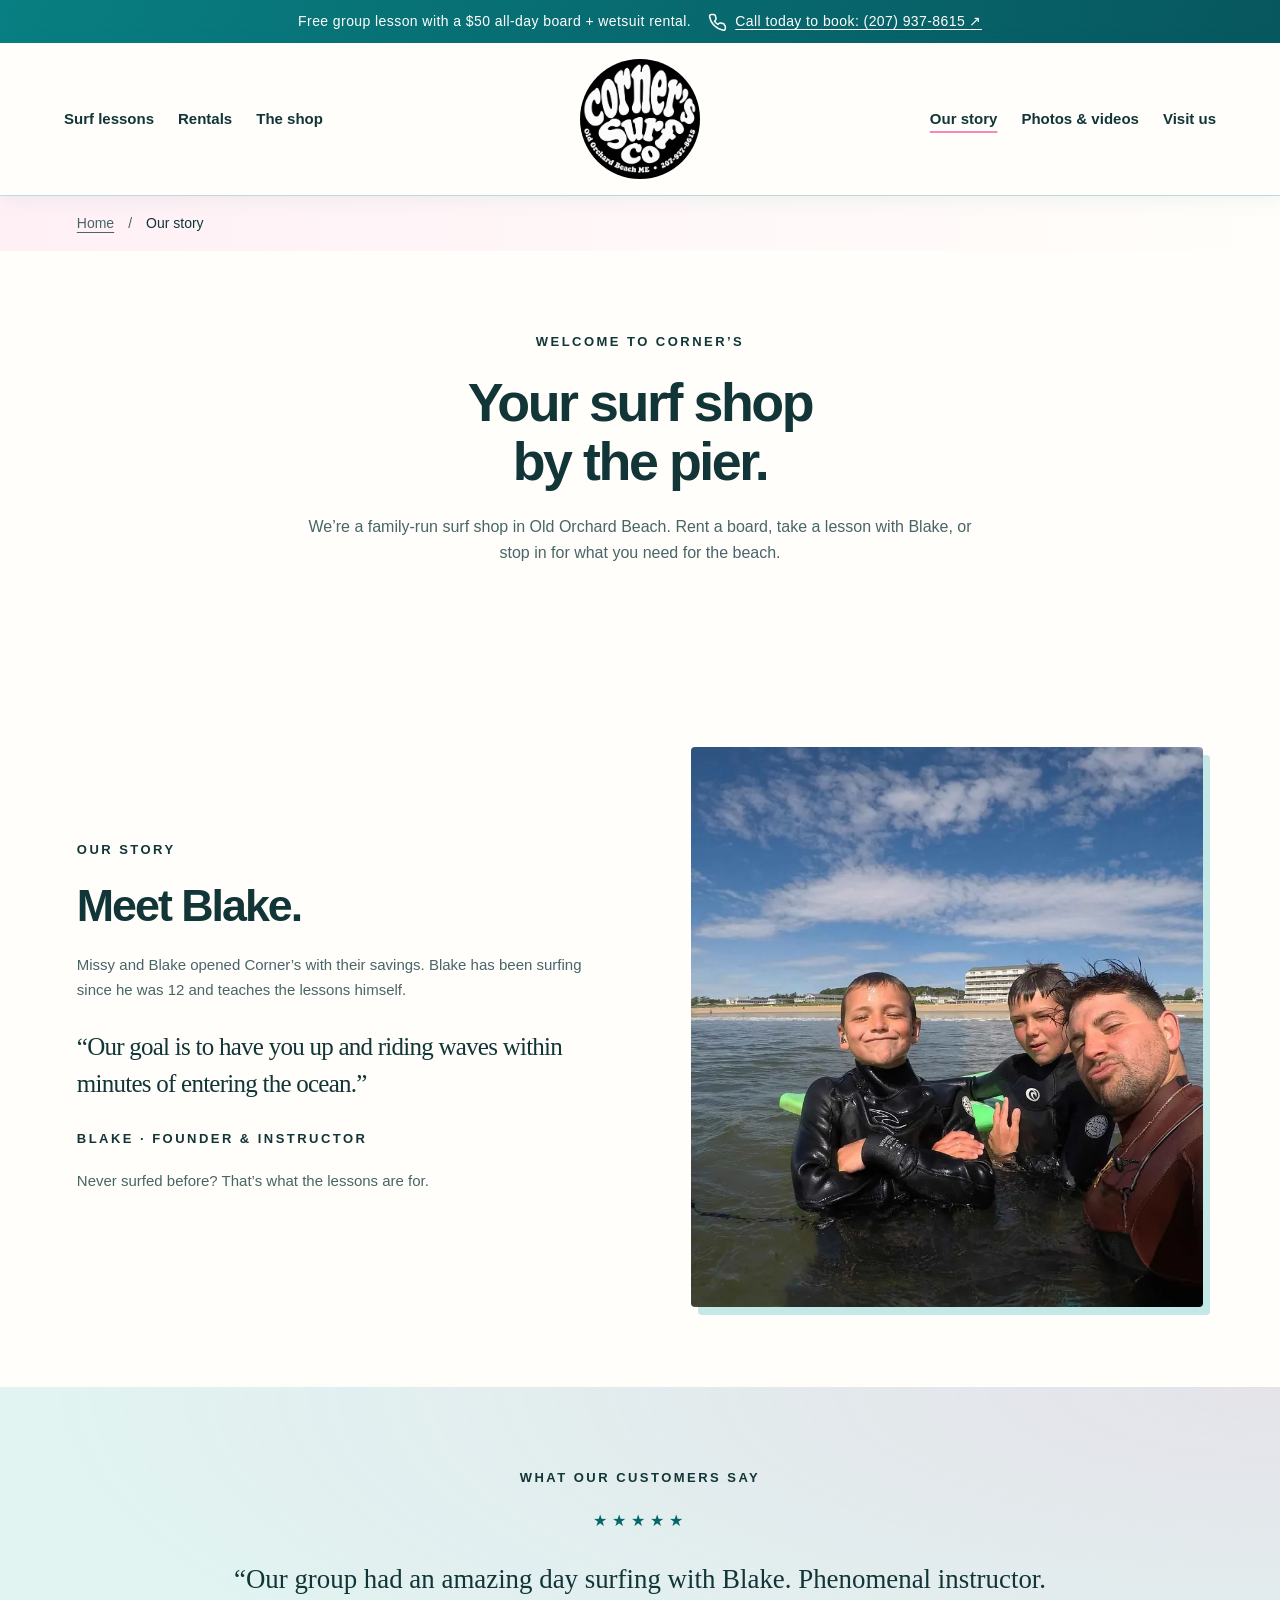
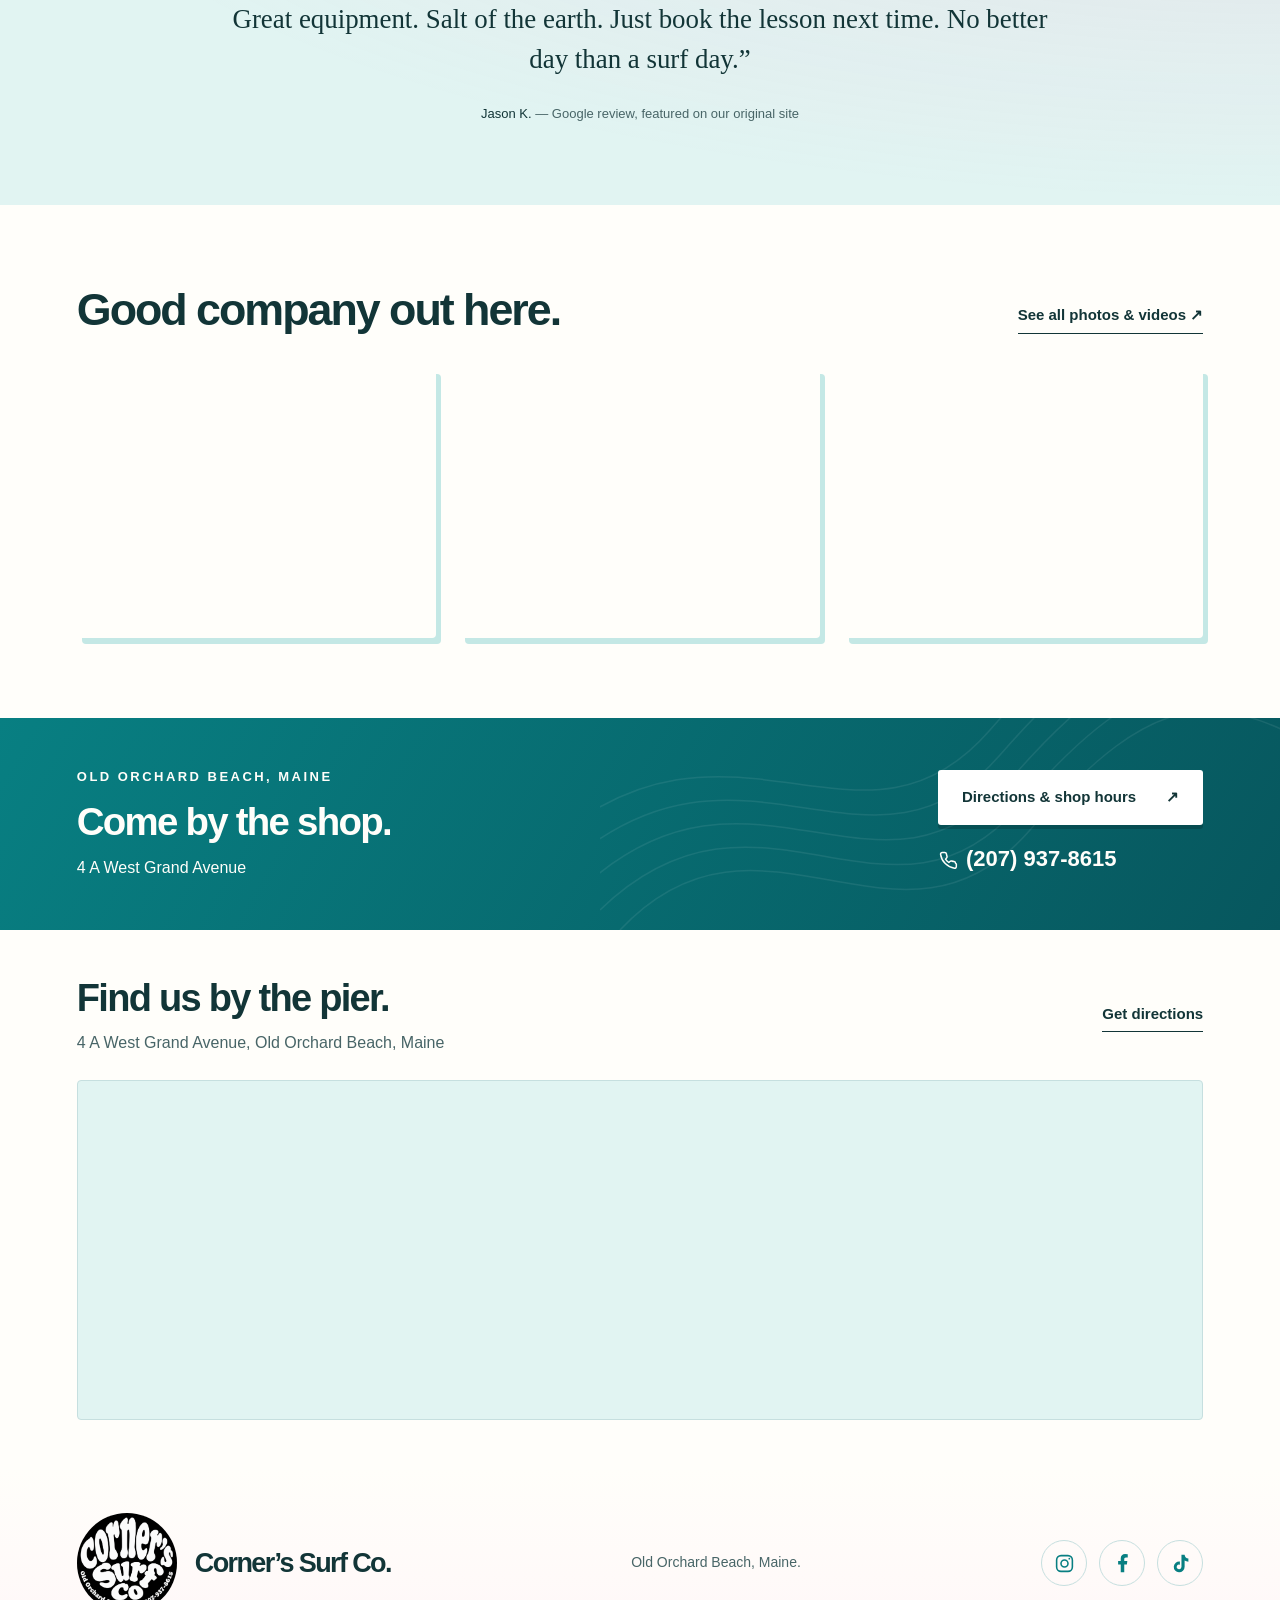
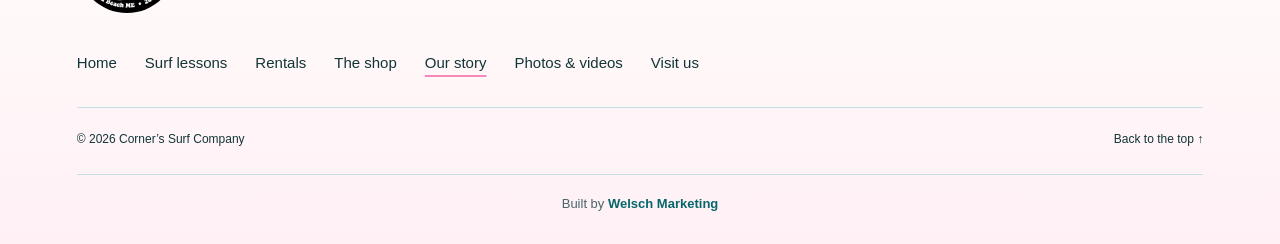
==== about.html @ 704e92b8 "Rebuild complete surf company website with current content and media" ====
<!doctype html>
<html lang="en">
<head><meta charset="UTF-8"><meta http-equiv="Content-Security-Policy" content="default-src 'none'; script-src 'self' 'sha256-qu5cg8SBCc957Ar4d9mIu0GXy5Hwqti0hzOX16B636o='; style-src 'self'; img-src 'self'; media-src 'self'; frame-src https://www.tiktok.com https://www.google.com; object-src 'none'; base-uri 'none'; form-action 'none'"><meta name="referrer" content="strict-origin-when-cross-origin"><meta name="viewport" content="width=device-width, initial-scale=1"><meta name="description" content="Meet Blake and discover Corner’s Surf Co., a family-run surf shop by the pier in Old Orchard Beach, Maine. Explore our lessons, rentals and shop."><meta name="theme-color" content="#087f82"><title>About Corner’s Surf Co. | Old Orchard Beach, Maine</title><link rel="icon" href="assets/corners-logo.png"><link rel="stylesheet" href="styles.css?v=nov5-brands-1"><script src="script.js?v=side-cards-1" defer></script>
<link rel="canonical" href="https://cornerssurf.com/about.html">
<meta name="robots" content="index,follow,max-image-preview:large">
<meta property="og:type" content="website">
<meta property="og:locale" content="en_US">
<meta property="og:site_name" content="Corner’s Surf Co.">
<meta property="og:title" content="About Corner’s Surf Co. | Old Orchard Beach, Maine">
<meta property="og:description" content="Meet Blake and discover Corner’s Surf Co., a family-run surf shop by the pier in Old Orchard Beach, Maine. Explore our lessons, rentals and shop.">
<meta property="og:url" content="https://cornerssurf.com/about.html">
<meta property="og:image" content="https://cornerssurf.com/assets/photos/surf-8374.jpg">
<meta property="og:image:alt" content="Surfing and the Corner’s Surf Co. shop in Old Orchard Beach, Maine">
<meta name="twitter:card" content="summary_large_image">
<script type="application/ld+json">{"@context":"https://schema.org","@graph":[{"@type":"WebSite","@id":"https://cornerssurf.com/#website","url":"https://cornerssurf.com/","name":"Corner’s Surf Co.","inLanguage":"en-US"},{"@type":"WebPage","@id":"https://cornerssurf.com/about.html#webpage","url":"https://cornerssurf.com/about.html","name":"About Corner’s Surf Co. | Old Orchard Beach, Maine","description":"Meet Blake and discover Corner’s Surf Co., a family-run surf shop by the pier in Old Orchard Beach, Maine. Explore our lessons, rentals and shop.","inLanguage":"en-US","isPartOf":{"@id":"https://cornerssurf.com/#website"},"about":{"@id":"https://cornerssurf.com/#business"},"breadcrumb":{"@id":"https://cornerssurf.com/about.html#breadcrumb"}},{"@type":"BreadcrumbList","@id":"https://cornerssurf.com/about.html#breadcrumb","itemListElement":[{"@type":"ListItem","position":1,"name":"Home","item":"https://cornerssurf.com/"},{"@type":"ListItem","position":2,"name":"Our story","item":"https://cornerssurf.com/about.html"}]}]}</script>
</head>
<body id="top" class="inside-page about-page">
<a class="skip" href="#main">Skip to content</a>
<div class="announcement">Free group lesson with a $50 all-day board + wetsuit rental. <a href="tel:+12079378615"><svg class="phone-icon" viewBox="0 0 24 24" fill="none" stroke="currentColor" stroke-width="1.8" stroke-linecap="round" stroke-linejoin="round" aria-hidden="true" focusable="false"><path d="M22 16.9v3a2 2 0 0 1-2.2 2A19.8 19.8 0 0 1 3.1 5.2 2 2 0 0 1 5.1 3h3a2 2 0 0 1 2 1.7c.1 1 .4 2 .7 2.9a2 2 0 0 1-.5 2.1L9 11a16 16 0 0 0 4 4l1.3-1.3a2 2 0 0 1 2.1-.5c.9.3 1.9.6 2.9.7a2 2 0 0 1 1.7 2z"/></svg>Call today to book: (207) 937-8615 <span aria-hidden="true"><span class="mobile-decoration" aria-hidden="true">↗</span></span></a></div>
<header class="header"><nav class="nav" aria-label="Main navigation"><div class="nav-side nav-left"><a href="lessons.html">Surf lessons</a><a href="rentals.html">Rentals</a><a href="shop.html">The shop</a></div><a class="logo" href="index.html" aria-label="Corner’s Surf Co. home"><img src="assets/corners-logo.png" alt="Corner’s Surf Co." width="300" height="300"></a><div class="nav-side nav-right"><a href="about.html" aria-current="page">Our story</a><a href="gallery.html">Photos & videos</a><a href="contact.html">Visit us</a></div><button class="menu-toggle" aria-label="Menu" aria-expanded="false" aria-controls="mobile-menu"><svg class="surfboard-menu-icon" viewBox="380 40 775 950" width="60" height="74" aria-hidden="true" focusable="false"><image href="assets/surfboard-nav.png" width="1536" height="1024" /></svg></button></nav><nav id="mobile-menu" class="mobile-menu" aria-label="Mobile navigation" hidden><a href="index.html">Home</a><a href="lessons.html">Surf lessons</a><a href="rentals.html">Rentals</a><a href="shop.html">The shop</a><a href="about.html" aria-current="page">Our story</a><a href="gallery.html">Photos & videos</a><a href="contact.html">Visit us</a><a href="tel:+12079378615"><svg class="phone-icon" viewBox="0 0 24 24" fill="none" stroke="currentColor" stroke-width="1.8" stroke-linecap="round" stroke-linejoin="round" aria-hidden="true" focusable="false"><path d="M22 16.9v3a2 2 0 0 1-2.2 2A19.8 19.8 0 0 1 3.1 5.2 2 2 0 0 1 5.1 3h3a2 2 0 0 1 2 1.7c.1 1 .4 2 .7 2.9a2 2 0 0 1-.5 2.1L9 11a16 16 0 0 0 4 4l1.3-1.3a2 2 0 0 1 2.1-.5c.9.3 1.9.6 2.9.7a2 2 0 0 1 1.7 2z"/></svg>Call (207) 937-8615</a></nav></header>
<main id="main">
<nav class="breadcrumbs" aria-label="Breadcrumb"><a href="index.html">Home</a><span aria-hidden="true">/</span><span aria-current="page">Our story</span></nav>
<section class="intro section" id="about"><p class="eyebrow">Welcome to Corner’s</p><h1>Your surf shop<br>by the pier.</h1><p>We’re a family-run surf shop in Old Orchard Beach. Rent a board, take a lesson with Blake, or stop in for what you need for the beach.</p></section>
<section class="story section" id="story"><div class="story-copy"><p class="eyebrow">Our story</p><h2>Meet Blake.</h2><p>Missy and Blake opened Corner’s with their savings. Blake has been surfing since he was 12 and teaches the lessons himself.</p><blockquote>“Our goal is to have you up and riding waves within minutes of entering the ocean.”</blockquote><p class="eyebrow">Blake · Founder & instructor</p><p>Never surfed before? That’s what the lessons are for.</p></div><img src="assets/image-07.webp" alt="Blake in the water with two young surf students." width="1200" height="900" loading="lazy" decoding="async"></section>
<section class="review section"><p class="eyebrow">What our customers say</p><div aria-label="5 out of 5 stars" class="stars"><span class="mobile-rating">5 out of 5 stars</span><span class="mobile-decoration" aria-hidden="true">★</span><span class="mobile-decoration" aria-hidden="true">★</span><span class="mobile-decoration" aria-hidden="true">★</span><span class="mobile-decoration" aria-hidden="true">★</span><span class="mobile-decoration" aria-hidden="true">★</span></div><blockquote>“Our group had an amazing day surfing with Blake. Phenomenal instructor. Great equipment. Salt of the earth. Just book the lesson next time. No better day than a surf day.”</blockquote><p>Jason K. <span>— Google review, featured on our original site</span></p></section>
<section class="section page-album"><div class="section-heading"><h2>Good company out here.</h2><a class="text-link" href="gallery.html">See all photos &amp; videos <span class="mobile-decoration" aria-hidden="true">↗</span></a></div><div class="page-photo-row"><a href="gallery.html#gallery" aria-label="See more photos: Three surfers smiling on their boards in the water."><img src="assets/photos/surf-8385.jpg" alt="Three surfers smiling on their boards in the water." loading="lazy" decoding="async" width="1600" height="1200"></a><a href="gallery.html#gallery" aria-label="See more photos: Four surfers sitting on their boards and waving."><img src="assets/photos/surf-8391.jpg" alt="Four surfers sitting on their boards and waving." loading="lazy" decoding="async" width="1600" height="1200"></a><a href="gallery.html#gallery" aria-label="See more photos: Four surfers together on blue and yellow boards."><img src="assets/photos/surf-8380.jpg" alt="Four surfers together on blue and yellow boards." loading="lazy" decoding="async" width="1600" height="1200"></a></div></section></main>
<aside class="visit-strip section" aria-label="Visit or call Corner’s"><div><p class="eyebrow">Old Orchard Beach, Maine</p><h2>Come by the shop.</h2><p>4 A West Grand Avenue</p></div><div class="visit-actions"><a class="button light" href="contact.html">Directions & shop hours <span aria-hidden="true"><span class="mobile-decoration" aria-hidden="true">↗</span></span></a><a class="visit-phone" href="tel:+12079378615"><svg class="phone-icon" viewBox="0 0 24 24" fill="none" stroke="currentColor" stroke-width="1.8" stroke-linecap="round" stroke-linejoin="round" aria-hidden="true" focusable="false"><path d="M22 16.9v3a2 2 0 0 1-2.2 2A19.8 19.8 0 0 1 3.1 5.2 2 2 0 0 1 5.1 3h3a2 2 0 0 1 2 1.7c.1 1 .4 2 .7 2.9a2 2 0 0 1-.5 2.1L9 11a16 16 0 0 0 4 4l1.3-1.3a2 2 0 0 1 2.1-.5c.9.3 1.9.6 2.9.7a2 2 0 0 1 1.7 2z"/></svg>(207) 937-8615</a></div></aside>
<section class="footer-map section" aria-labelledby="footer-map-title">
  <div class="footer-map-heading"><div><h2 id="footer-map-title">Find us by the pier.</h2><p>4 A West Grand Avenue, Old Orchard Beach, Maine</p></div><a class="text-link" href="https://www.google.com/maps?cid=18280339297402584955" target="_blank" rel="noopener noreferrer">Get directions</a></div>
  <div class="footer-map-frame"><iframe src="https://www.google.com/maps/embed?pb=!1m14!1m8!1m3!1d7277.615907468666!2d-70.38171740458635!3d43.51606251182126!3m2!1i1024!2i768!4f13.1!3m3!1m2!1s0x0%3A0xfdb0cfbcd34b7f7b!2sCorners%20Surf!5e0!3m2!1sen!2sus!4v1586554289759!5m2!1sen!2sus" title="Google Maps location of Corner’s Surf Company in Old Orchard Beach" width="600" height="320" loading="lazy" referrerpolicy="strict-origin-when-cross-origin" allowfullscreen></iframe></div>
</section>
<footer class="section"><div class="footer-top"><a href="index.html" class="footer-name footer-brand" aria-label="Corner’s Surf Co. home"><img src="assets/corners-logo.png" alt="Corner’s Surf Co. — Old Orchard Beach, Maine" width="120" height="120" loading="lazy" decoding="async"><span>Corner’s Surf Co.</span></a><p>Old Orchard Beach, Maine.</p><div id="social-links" class="footer-socials" aria-label="Follow Corner’s Surf Co."><a href="https://www.instagram.com/cornerssurfco/" target="_blank" rel="noopener noreferrer" aria-label="Corner’s Surf Co. on Instagram" title="Instagram"><svg viewBox="0 0 24 24" fill="none" stroke="currentColor" stroke-width="1.8" aria-hidden="true"><rect x="3" y="3" width="18" height="18" rx="5"/><circle cx="12" cy="12" r="4"/><circle cx="17.5" cy="6.5" r="1" fill="currentColor" stroke="none"/></svg></a><a href="https://www.facebook.com/cornerssurfco/" target="_blank" rel="noopener noreferrer" aria-label="Corner’s Surf Co. on Facebook" title="Facebook"><svg viewBox="0 0 24 24" fill="currentColor" aria-hidden="true"><path d="M14 22v-9h3l.5-4H14V7c0-1.15.4-2 2-2h2V1.3A26 26 0 0 0 15 1c-3 0-5 1.8-5 5v3H7v4h3v9z"/></svg></a><a href="https://www.tiktok.com/@cornerssurf.com" target="_blank" rel="noopener noreferrer" aria-label="Corner’s Surf Co. on TikTok" title="TikTok"><svg viewBox="0 0 24 24" fill="currentColor" aria-hidden="true"><path d="M16.7 2c.3 2.6 1.8 4.2 4.3 4.4v3.5a9 9 0 0 1-4.3-1.3v7.2a6.2 6.2 0 1 1-5.4-6.1v3.6a2.7 2.7 0 1 0 1.8 2.5V2z"/></svg></a></div></div><nav class="footer-nav" aria-label="Footer navigation"><a href="index.html">Home</a><a href="lessons.html">Surf lessons</a><a href="rentals.html">Rentals</a><a href="shop.html">The shop</a><a href="about.html" aria-current="page">Our story</a><a href="gallery.html">Photos & videos</a><a href="contact.html">Visit us</a></nav><div class="footer-bottom"><span>© 2026 Corner’s Surf Company</span><a href="#top">Back to the top <span class="mobile-decoration" aria-hidden="true">↑</span></a></div><p class="built-by">Built by <a href="https://welschmarketing.com/" target="_blank" rel="noopener noreferrer"><strong>Welsch Marketing</strong></a></p></footer>

</body></html>
---- styles.css ----
:root{--ink:#123537;--ocean:#087f82;--sea:#e1f4f2;--paper:#fffefa;--muted:#486567;--line:#c6dfdf;--sand:#fff0f6;--accent:#f58ab8;--scroll-thumb:#4a8f91;--scroll-track:#e6f4f3;--scroll-hover:#087f82;--scroll-active:#06676b;--ocean-light:#087f82;--ocean-deep:#07575e;--shade:rgba(8,127,130,.15);--shade-soft:rgba(8,127,130,.08);--sand-glow:rgba(245,138,184,.16);--photo-mat:#c4e8e5;--teal-hover:#06676b;--pink-hover:#ef72a8}*{box-sizing:border-box;scrollbar-color:var(--scroll-thumb) var(--scroll-track);scrollbar-width:thin}html{scroll-behavior:smooth;scroll-padding-top:176px}body{margin:0;color:var(--ink);background:var(--paper);font-family:"Avenir Next",Avenir,"Segoe UI",sans-serif;font-size:16px;line-height:1.65}::-webkit-scrollbar{width:10px;height:10px}::-webkit-scrollbar-track{background:var(--scroll-track)}::-webkit-scrollbar-thumb{background:var(--scroll-thumb);border:2px solid var(--scroll-track);border-radius:8px}::-webkit-scrollbar-thumb:hover{background:var(--scroll-hover)}::-webkit-scrollbar-thumb:active{background:var(--scroll-active)}a{color:inherit;text-decoration:none}a,button,summary{cursor:pointer}a:hover{text-decoration:underline;text-underline-offset:5px}button{font:inherit}button:active,.button:active{transform:translateY(1px)}:focus-visible{outline:3px solid #ad246b;outline-offset:5px}img{display:block;max-width:100%;object-fit:cover}h1,h2,h3,p{margin-top:0}h1,h2,h3{font-family:"Arial Rounded MT Bold","Trebuchet MS",sans-serif;font-weight:700;line-height:1.1;letter-spacing:-.045em}h1{font-size:clamp(46px,5.2vw,82px);margin-bottom:23px}h2{font-size:clamp(34px,3.5vw,52px);margin-bottom:23px}h3{font-size:26px}p{margin-bottom:20px}.section{padding:80px max(6vw,24px);max-width:1600px;margin:auto}.eyebrow{text-transform:uppercase;font-size:13px;font-weight:700;letter-spacing:.19em;margin-bottom:20px}.announcement{padding:10px 20px;background:var(--ocean);color:white;text-align:center;font-size:14px;letter-spacing:.03em}.announcement a{margin-left:12px;text-decoration:underline;text-underline-offset:3px}.header{background:white}.nav{max-width:1500px;margin:auto;display:grid;grid-template-columns:1fr 140px 1fr;align-items:center;gap:30px;padding:16px 5vw}.logo{width:120px;margin:auto}.logo img{width:120px;height:120px;border-radius:50%;background:#000}.nav-side{display:flex;align-items:center;gap:28px;font-size:15px;font-weight:600}.nav-side>a{min-height:44px;display:inline-flex;align-items:center}.nav-right{justify-content:flex-end}.nav-book{border-bottom:1px solid;padding:9px 0}.menu-toggle{display:none}.mobile-menu[hidden]{display:none}.skip{position:fixed;left:20px;top:-100px;z-index:20;background:white;padding:12px}.skip:focus{top:10px}.photo-panel{position:relative;isolation:isolate;overflow:hidden;margin:0 24px}.cover{position:absolute;inset:0;width:100%;height:100%;z-index:-2}.hero{min-height:610px;display:flex;justify-content:flex-end;align-items:center;color:white}.hero:after,.shop-panel:after{content:"";position:absolute;inset:0;background:linear-gradient(90deg,transparent 20%,rgba(5,31,29,.25) 45%,rgba(5,31,29,.8) 100%);z-index:-1}.hero .cover{object-position:38% 55%}.hero-copy{width:47%;padding:50px 6vw 65px 20px}.hero-copy>p:not(.eyebrow){font-size:17px}.button{display:inline-flex;align-items:center;justify-content:space-between;gap:30px;background:var(--ocean);color:white;padding:15px 24px;font-size:15px;font-weight:700;min-height:50px;transition:background .2s}.button:hover{background:var(--teal-hover);text-decoration:none}.button.light{background:white;color:var(--ink)}.button.light:hover{background:var(--sea)}.hero-caption{position:absolute;left:35px;bottom:26px;font-size:13px;letter-spacing:.05em;text-shadow:0 1px 5px #000}.intro-strip{display:flex;justify-content:center;align-items:center;gap:52px;padding:25px 20px;border-bottom:1px solid var(--line);font-size:13px;text-transform:uppercase;letter-spacing:.15em;font-weight:600}.dot{color:var(--ocean);font-size:22px}.intro{text-align:center;max-width:850px;padding-top:80px;padding-bottom:80px}.intro>p:not(.eyebrow){color:var(--muted)}.text-link{font-size:15px;font-weight:600;border-bottom:1px solid;padding-bottom:5px;display:inline-block}.lesson-layout{background:var(--sand);display:grid;grid-template-columns:1.05fr 1fr;gap:7vw;align-items:center}.lesson-photo{position:relative;align-self:stretch;min-height:530px}.lesson-photo img{width:100%;height:100%;position:absolute;inset:0}.photo-tag{position:absolute;bottom:24px;left:24px;background:white;padding:9px 17px;font-size:14px;font-weight:600}.lesson-copy>p:not(.eyebrow):not(.times){color:var(--muted)}.price{display:flex;align-items:center;gap:20px;padding:20px 0;border-top:1px solid var(--line);border-bottom:1px solid var(--line);margin:25px 0}.price strong{font-size:50px;line-height:1;letter-spacing:-.05em}.price span{font-size:14px;line-height:1.6}.check-list{list-style:none;padding:0;font-size:15px}.check-list li{padding:5px 0 5px 24px;position:relative}.check-list li:before{content:'✓';position:absolute;left:0;color:var(--ocean)}.times{font-size:17px;font-weight:600;margin:22px 0}.times span{color:#84998e;margin:0 10px}.times small{display:block;font-size:13px;font-weight:400;color:var(--muted);margin-top:3px}.small{font-size:13px;margin:14px 0 0}.section-heading{display:flex;justify-content:space-between;align-items:flex-end;gap:24px;margin-bottom:34px}.section-heading h2{margin-bottom:0}.section-heading>p{color:var(--muted);font-size:15px;margin-bottom:0}.rental-grid{display:grid;grid-template-columns:repeat(4,1fr);border-top:1px solid var(--line);border-bottom:1px solid var(--line)}.rental-grid article{padding:28px;border-right:1px solid var(--line)}.rental-grid article:first-child{background:var(--sea)}.rental-grid article:last-child{border:0}.rental-category{font-size:12px;text-transform:uppercase;letter-spacing:.08em}.rental-grid h3{min-height:65px;margin:22px 0 28px}dl{margin:0}dl>div{display:flex;justify-content:space-between;gap:12px;padding:7px 0;font-size:15px}dd{margin:0;font-weight:600}.rental-bottom{display:flex;justify-content:space-between;align-items:center;gap:24px;margin-top:23px}.rental-bottom p{font-size:13px;color:var(--muted);margin:0}.shop-panel{height:500px;display:flex;align-items:center;color:white}.shop-panel:after{background:linear-gradient(90deg,rgba(7,24,21,.83),rgba(7,24,21,.08))}.shop-copy{max-width:510px;padding:50px 6vw}.shop-copy h2{font-size:58px}.shop-copy>p:not(.eyebrow){font-size:15px}.brands{text-align:center;padding-top:42px;padding-bottom:42px;border-bottom:1px solid var(--line)}.brands>p:not(.eyebrow){display:flex;justify-content:center;flex-wrap:wrap;gap:45px;font-size:27px;font-weight:800;letter-spacing:-.06em;margin-bottom:16px}.brands>p span{font-style:italic}.brands small{font-size:13px;color:var(--muted)}.story{display:grid;grid-template-columns:1fr 1fr;gap:8vw;align-items:center}.story-copy>p:not(.eyebrow){font-size:15px;color:var(--muted)}.story img{width:100%;height:560px;object-position:center}.story blockquote{margin:25px 0;font-family:Georgia,serif;font-size:25px;line-height:1.5;letter-spacing:-.03em}.review{background:var(--sea);text-align:center}.stars{color:var(--teal-hover);letter-spacing:5px;font-size:16px}.review blockquote{max-width:850px;margin:24px auto;font-size:clamp(23px,2.1vw,31px);font-family:Georgia,serif;line-height:1.5}.review>p:last-child{font-size:13px;margin:0}.review>p span{color:var(--muted)}.gallery-grid{display:grid;grid-template-columns:repeat(3,1fr);gap:18px}.gallery-grid button{padding:0;border:0;position:relative;overflow:hidden;background:var(--sea)}.gallery-grid img{width:100%;height:300px;transition:transform .3s}.gallery-grid button:hover img{transform:scale(1.035)}.gallery-grid span{position:absolute;right:15px;bottom:15px;background:white;border-radius:50%;height:35px;width:35px;display:grid;place-items:center}.faq{display:grid;grid-template-columns:1fr 1.5fr;gap:7vw;padding-top:10px}.questions{border-top:1px solid var(--line)}details{border-bottom:1px solid var(--line)}summary{padding:21px 28px 21px 0;font-size:15px;font-weight:600}summary:hover{color:var(--teal-hover)}details p{font-size:15px;color:var(--muted);padding-right:25px}.contact{background:var(--ocean);color:white;display:grid;grid-template-columns:1.4fr 1fr;gap:60px}.contact .eyebrow{color:var(--sea)}.contact h2{font-size:clamp(36px,4vw,58px)}.contact h3{font-family:inherit;font-size:13px;letter-spacing:.1em;text-transform:uppercase;margin:0 0 12px}.contact-details>a{display:block}.phone{font-size:30px;letter-spacing:-.05em;font-weight:600}.contact-details>a:nth-of-type(2){font-size:15px;margin:8px 0 30px}.contact dl{max-width:350px}.contact dl>div{border-bottom:1px solid #46635e}.footer-top,.footer-bottom{display:flex;align-items:center;justify-content:space-between;gap:20px}.footer-name{font-size:27px;font-weight:800;letter-spacing:-.06em}.footer-top p{font-size:14px;margin:0;color:var(--muted)}.footer-top>div{display:flex;gap:22px;font-size:14px}.footer-bottom{border-top:1px solid var(--line);padding-top:22px;margin-top:35px;font-size:12px}.disclaimer{font-size:12px;color:var(--muted);max-width:850px;margin:18px 0 0}footer.section{padding-top:45px;padding-bottom:30px}dialog{border:0;background:#fff;padding:50px 16px 12px;max-width:94vw;max-height:94dvh;color:var(--ink)}dialog::backdrop{background:rgba(7,20,18,.88)}dialog img{max-height:75dvh;max-width:85vw;object-fit:contain;margin:auto}dialog p{font-size:14px;margin:12px 0 0}.close-photo{position:absolute;right:16px;top:5px;background:white;border:0;padding:8px;min-height:40px}.close-photo:hover{background:var(--sea)}body:has(dialog[open]){overflow:hidden}
@media(min-width:1600px){.photo-panel{max-width:1552px;margin:auto}}
@media(max-width:1000px){.nav-side{gap:20px}.nav{gap:20px;padding-inline:25px}.hero-copy{width:50%;padding-right:35px}.hero{min-height:570px}.rental-grid article{padding:20px}.lesson-layout{gap:35px}.story{gap:40px}.gallery-grid img{height:230px}}
@media(max-width:700px){.announcement{font-size:12px;padding:9px 15px}.announcement a{display:block;margin:0}.nav{grid-template-columns:1fr 1fr;padding:12px 22px}.logo{width:84px;margin:0}.logo img{width:84px;height:84px}.nav-side{display:none}.menu-toggle{display:flex;justify-self:end;align-items:center;gap:12px;background:none;border:1px solid var(--line);padding:11px 17px;font-size:15px;min-height:46px}.menu-toggle:hover{background:var(--sea)}.mobile-menu{padding:0 24px 20px;display:grid}.mobile-menu a{padding:12px 0;border-bottom:1px solid var(--line);font-size:16px}.photo-panel{margin:0 12px}.hero{min-height:640px;align-items:flex-end;justify-content:flex-start}.hero .cover{object-position:30% center}.hero:after{background:linear-gradient(0deg,rgba(4,25,23,.92),rgba(4,25,23,.05) 95%)}.hero-copy{width:100%;padding:200px 25px 64px}.hero-copy .eyebrow{font-size:12px;margin-bottom:16px}.hero h1{font-size:50px;max-width:400px}.hero-copy>p:not(.eyebrow){font-size:15px}.hero-caption{left:25px;bottom:20px;font-size:11px}.intro-strip{gap:14px;font-size:10px;letter-spacing:.04em;padding:19px 12px}.dot{font-size:15px}.section{padding:55px 24px}.intro{padding-block:60px}.intro p{font-size:15px}.lesson-layout,.story,.faq,.contact{grid-template-columns:1fr;gap:32px}.lesson-photo{min-height:340px}.lesson-copy h2{font-size:40px}.lesson-copy p{font-size:15px}.lesson-copy .small{font-size:13px}.section-heading{display:block}.section-heading>p,.section-heading>.text-link{margin-top:20px}.rental-grid{grid-template-columns:1fr 1fr}.rental-grid article{padding:22px 17px}.rental-grid article:nth-child(2){border-right:0}.rental-grid article:nth-child(-n+2){border-bottom:1px solid var(--line)}.rental-category{font-size:10px}.rental-grid h3{font-size:24px;min-height:54px}.rental-bottom{align-items:flex-start;flex-direction:column}.shop-panel{height:470px}.shop-copy{padding:32px;max-width:370px}.shop-copy h2{font-size:49px}.brands>p:not(.eyebrow){gap:15px 28px;font-size:24px}.brands .eyebrow{font-size:11px}.story img{height:390px}.review blockquote{font-size:23px}.gallery-grid{grid-template-columns:1fr;gap:12px}.gallery-grid img{height:290px}.faq{padding-top:5px}.contact{gap:45px}.footer-top,.footer-bottom{align-items:flex-start;flex-wrap:wrap}.footer-top{flex-direction:column;gap:16px}.footer-bottom{font-size:12px}dialog img{max-width:83vw}}
@media(prefers-reduced-motion:reduce){html{scroll-behavior:auto}*,*::before,*::after{transition:none!important;animation:none!important}}
@media(forced-colors:active){*{scrollbar-color:auto}.button{border:1px solid}.hero-copy,.shop-copy{background:Canvas;color:CanvasText}}

/* TikTok carousel: preserve the native vertical video frame at every size. */
.surf-videos{background:var(--sand)}.video-carousel{border:1px solid var(--line);background:var(--paper)}.video-slide{display:grid;grid-template-columns:1fr minmax(250px,320px);gap:50px;align-items:center;padding:32px 55px}.video-slide[hidden]{display:none}.video-story{max-width:440px}.video-story h3{font-size:clamp(30px,3.4vw,48px)}.video-story>p:not(.eyebrow){color:var(--muted);font-size:15px}.video-story .video-help{font-size:13px;margin-top:24px;margin-bottom:0}.video-frame{aspect-ratio:9/16;background:var(--ink);width:100%;overflow:hidden;border-radius:6px}.video-frame iframe{width:100%;height:100%;border:0;display:block}.video-controls{display:flex;gap:12px;align-items:center;justify-content:center;padding:17px 24px;border-top:1px solid var(--line)}.video-controls button{min-width:44px;min-height:44px;border:1px solid var(--line);background:var(--paper);color:var(--ink);font-size:15px}.video-controls button:hover{background:var(--sea)}.video-controls button[aria-pressed="true"]{background:var(--ocean);color:var(--paper);border-color:var(--ocean)}.video-choices{display:flex;gap:7px}.video-count{font-size:13px;color:var(--muted);margin-left:10px}.video-socials{display:flex;align-items:center;flex-wrap:wrap;gap:22px;font-size:14px;padding-top:22px}.video-socials span{margin-right:auto;color:var(--muted)}.video-socials a{font-weight:600}
@media(max-width:700px){.video-slide{grid-template-columns:1fr;padding:22px;gap:24px}.video-story h3{font-size:31px;margin-bottom:14px}.video-story .eyebrow{font-size:11px;margin-bottom:15px}.video-story>p:not(.eyebrow){font-size:15px}.video-story .video-help{font-size:12px;margin-top:12px}.video-frame{max-width:320px;margin:auto}.video-controls{padding:14px 10px;gap:8px;flex-wrap:wrap}.video-count{flex-basis:100%;text-align:center;margin:0}.video-socials{gap:14px 24px}.video-socials span{flex-basis:100%}.footer-top>div{flex-wrap:wrap}}

.footer-top .footer-socials{display:flex;gap:12px}.footer-socials a{display:grid;place-items:center;width:46px;height:46px;border:1px solid var(--line);border-radius:50%;color:var(--ocean);transition:background .2s,color .2s}.footer-socials svg{width:21px;height:21px;display:block}.footer-socials a:hover{background:var(--ocean);color:var(--paper);text-decoration:none}.footer-socials a:active{transform:translateY(1px)}@media(prefers-reduced-motion:reduce){.footer-socials a{transition:none}}
/* Shared page navigation and content. */
.nav-side{gap:24px;white-space:nowrap}.nav-side [aria-current="page"],.mobile-menu [aria-current="page"],.footer-nav [aria-current="page"]{text-decoration:underline;text-decoration-thickness:2px;text-underline-offset:7px}.breadcrumbs{display:flex;align-items:center;gap:14px;max-width:1600px;margin:auto;padding:16px max(6vw,24px);border-top:1px solid var(--line);font-size:14px;color:var(--muted)}.breadcrumbs a{text-decoration:underline;text-underline-offset:4px}.breadcrumbs [aria-current]{color:var(--ink)}.inside-page main h1{font-size:clamp(40px,4.2vw,62px)}.inside-page .section-heading h1{margin-bottom:0}.lessons-page .faq{padding-top:80px}.shop-page .shop-copy{max-width:570px}.contact-page .contact{padding-block:85px}.home-features{background:var(--sand)}.feature-grid{display:grid;grid-template-columns:repeat(3,minmax(0,1fr));gap:28px}.feature-link{display:block;min-width:0}.feature-link:hover{text-decoration:none}.feature-link:hover .text-link{text-decoration:underline}.feature-link img{width:100%;height:280px}.feature-link>div{padding:25px 0 0}.feature-link h3{font-size:26px;display:flex;justify-content:space-between;gap:16px}.feature-link h3 span{font-family:inherit;font-size:22px;flex-shrink:0}.feature-link p{color:var(--muted);font-size:15px;min-height:50px}.gallery-teaser,.rental-note{display:grid;grid-template-columns:1.2fr 1fr;align-items:center;gap:7vw}.gallery-teaser img,.rental-note img{height:380px;width:100%}.gallery-teaser p:not(.eyebrow),.rental-note p:not(.eyebrow){color:var(--muted)}.rental-note{background:var(--sand);grid-template-columns:1fr 1.2fr}.visit-strip{display:flex;align-items:center;justify-content:space-between;gap:35px;background:var(--ocean);color:var(--paper);padding-block:48px}.visit-strip h2{font-size:clamp(30px,3vw,42px);margin-bottom:12px}.visit-strip .eyebrow{margin-bottom:14px}.visit-strip p:last-child{margin-bottom:0}.visit-actions{display:flex;flex-direction:column;align-items:flex-start;gap:16px}.visit-phone{font-size:22px;font-weight:600}.footer-nav{display:flex;align-items:center;flex-wrap:wrap;gap:10px 28px;margin-top:28px;font-size:15px}.footer-nav a{display:inline-flex;align-items:center;min-height:44px}.footer-bottom{margin-top:22px}
@media(min-width:701px) and (max-width:1000px){.nav{grid-template-columns:1fr 1fr;padding:12px 22px}.logo{width:84px;margin:0}.logo img{width:84px;height:84px}.nav-side{display:none}.menu-toggle{display:flex;justify-self:end;align-items:center;gap:12px;background:none;border:1px solid var(--line);padding:11px 17px;font-size:15px;min-height:46px}.menu-toggle:hover{background:var(--sea)}.mobile-menu{padding:0 24px 20px;display:grid}.mobile-menu a{padding:12px 0;border-bottom:1px solid var(--line);font-size:16px}.feature-grid{gap:20px}.feature-link img{height:230px}.feature-link h3{font-size:23px}}
@media(max-width:700px){.inside-page main h1{font-size:42px}.breadcrumbs{font-size:13px;padding-block:14px}.feature-grid{grid-template-columns:1fr;gap:36px}.feature-link img{height:260px}.feature-link p{min-height:0}.feature-link>div{padding-top:20px}.feature-link h3{margin-bottom:15px}.gallery-teaser,.rental-note{grid-template-columns:1fr;gap:30px}.gallery-teaser img,.rental-note img{height:280px}.rental-note img{grid-row:1}.visit-strip{flex-direction:column;align-items:flex-start;gap:28px}.visit-strip .eyebrow{font-size:12px}.visit-actions{width:100%}.visit-actions .button{width:100%;max-width:340px}.footer-nav{gap:0 24px}.lessons-page .faq{padding-top:55px}.contact-page .contact{padding-block:55px}.photo-tag{right:20px;left:20px;bottom:20px;font-size:13px}}

.contact-map{margin:24px 0;width:100%;height:320px;background:var(--sea);border:1px solid #6c8982;overflow:hidden}.contact-map iframe{display:block;width:100%;height:100%;border:0}.contact>div{min-width:0}@media(max-width:700px){.contact-map{height:290px}}

/* Coastal shading: sand, sea glass, and quiet wave contours. */
.header{background:var(--paper);box-shadow:0 4px 20px var(--shade-soft);position:sticky;top:0;z-index:10}.announcement{background:linear-gradient(110deg,var(--ocean-light),var(--ocean-deep))}.breadcrumbs{background:linear-gradient(90deg,var(--sand),var(--paper))}.intro-strip{background:var(--sand);border-bottom-color:var(--line)}.photo-panel{box-shadow:0 12px 28px var(--shade);border-radius:5px}.lesson-layout,.home-features,.surf-videos,.rental-note{background:radial-gradient(ellipse at top left,var(--sand-glow),transparent 65%),linear-gradient(145deg,var(--sand),var(--sea))}.review{background:radial-gradient(ellipse at top right,var(--sand-glow),transparent 70%),var(--sea)}.feature-link img,.story>img,.gallery-teaser>img{border-radius:4px;box-shadow:7px 8px 0 var(--photo-mat)}.lesson-photo img{border-radius:4px;box-shadow:0 12px 30px var(--shade)}.rental-grid{border:1px solid var(--line);border-radius:6px;background:var(--paper);box-shadow:0 14px 30px var(--shade-soft)}.rental-grid article:first-child{background:linear-gradient(145deg,var(--sea),var(--photo-mat));border-radius:5px 0 0 5px}.video-carousel{box-shadow:0 12px 30px var(--shade-soft);border-radius:6px}.video-controls{border-radius:0 0 6px 6px}.gallery-grid button{border-radius:4px;box-shadow:0 8px 20px var(--shade)}.button{box-shadow:0 4px 0 var(--shade);border-radius:3px}.button.light{box-shadow:0 4px 0 rgba(0,0,0,.18)}.contact,.visit-strip{background-color:var(--ocean-deep);background-image:url("assets/tide-lines.svg"),linear-gradient(120deg,var(--ocean-light),var(--ocean-deep));background-position:right bottom,center;background-size:680px auto,cover;background-repeat:no-repeat}.contact-map{box-shadow:0 10px 25px rgba(0,0,0,.16);border-radius:4px}footer.section{background:linear-gradient(180deg,var(--paper),var(--sand))}.built-by{margin:24px 0 0;padding-top:18px;border-top:1px solid var(--line);font-size:13px;color:var(--muted);text-align:center}.built-by strong{font-weight:700;color:var(--ocean)}
@media(max-width:700px){.feature-link img,.story>img,.gallery-teaser>img{box-shadow:4px 5px 0 var(--photo-mat)}.rental-grid article:first-child{border-radius:5px 0 0 0}.contact,.visit-strip{background-size:440px auto,cover}}
@media(forced-colors:active){.contact,.visit-strip{background-image:none}.photo-panel,.feature-link img,.story>img,.gallery-teaser>img,.rental-grid,.video-carousel,.gallery-grid button,.button,.contact-map{box-shadow:none}}

/* Keep anchor targets visible below the sticky navigation. */
@media(max-width:1000px){html{scroll-padding-top:132px}.mobile-menu{max-height:calc(100dvh - 108px);overflow-y:auto;overscroll-behavior:contain}}

/* Shared lesson offer and prominent telephone booking. */
.lesson-offer{display:flex;flex-direction:column;gap:5px;margin:26px 0;padding:22px 0;border-block:1px solid var(--line)}
.lesson-offer strong{font-family:"Arial Rounded MT Bold","Trebuchet MS",sans-serif;font-size:clamp(32px,3.2vw,44px);line-height:1.1;letter-spacing:-.04em;color:var(--ocean)}
.lesson-offer span{font-size:17px;color:var(--ink)}
.button.lesson-call{width:100%;max-width:390px;min-height:94px;padding:20px 26px;gap:18px;text-align:left}
.lesson-call-copy{display:flex;flex-direction:column;gap:4px;min-width:0}
.lesson-call-label{font-size:16px;line-height:1.35}
.lesson-call-copy strong{font-size:clamp(22px,2.3vw,28px);line-height:1.2;letter-spacing:-.025em;white-space:nowrap}
.lesson-call>span[aria-hidden]{font-size:26px;flex-shrink:0}
.hero-lesson-details,.lesson-details{display:table;margin-top:20px}
@media(max-width:700px){.button.lesson-call{padding:18px 20px;min-height:90px}.lesson-call-label{font-size:15px}.lesson-offer span{font-size:16px}}

/* Pink lesson calls and teal navigation, shared across every page. */
.menu-toggle{background:var(--ocean);border-color:var(--ocean);color:white;border-radius:3px}
.menu-toggle:hover{background:var(--teal-hover);border-color:var(--teal-hover)}
.button.lesson-call,.button.lesson-call.light{background:var(--accent);color:var(--ink)}
.button.lesson-call:hover,.button.lesson-call.light:hover{background:var(--pink-hover);color:var(--ink)}
.built-by strong{color:var(--teal-hover)}
.contact .eyebrow{color:white}
.nav-side [aria-current="page"],.mobile-menu [aria-current="page"],.footer-nav [aria-current="page"]{text-decoration-color:var(--accent)}

/* Lesson policies stay visible; no disclosures to open before booking. */
.lesson-details-section{display:grid;grid-template-columns:1fr 1.5fr;gap:7vw}
.lesson-notes>section{padding:26px 0;border-top:1px solid var(--line)}
.lesson-notes>section:first-child{padding-top:0;border-top:0}
.lesson-notes h3{font-size:25px;margin-bottom:15px}
.lesson-notes p,.lesson-notes li{color:var(--muted);font-size:16px}
.lesson-notes ul{padding-left:22px;margin-bottom:0}
.lesson-notes li+li{margin-top:12px}
.lesson-notes p:last-child{margin-bottom:0}
.lesson-notes .text-link{color:var(--ink);margin:0 20px 10px 0;min-height:44px}
.arrival-note{max-width:1100px}
@media(max-width:700px){.lesson-details-section{grid-template-columns:1fr;gap:24px}.lesson-notes h3{font-size:24px}}

/* The photo album keeps the full frame visible, including portrait photos. */
.gallery-intro{padding-bottom:36px;background:var(--sand)}
.gallery-intro h1{font-size:clamp(42px,6vw,78px);margin-bottom:22px}
.gallery-intro p:not(.eyebrow){max-width:650px;color:var(--muted)}
.album-links{display:flex;gap:14px;flex-wrap:wrap;margin-top:28px}
.album-grid{columns:3;column-gap:20px;display:block}
.album-grid button{display:block;width:100%;margin:0 0 20px;break-inside:avoid;cursor:zoom-in}
.album-grid img{display:block;width:100%;height:auto;object-fit:contain}
.clip-grid{display:grid;grid-template-columns:repeat(4,minmax(0,1fr));gap:24px}
.local-clips{background:var(--sea)}
.surf-clip{margin:0;min-width:0}
.surf-clip video{display:block;width:100%;aspect-ratio:9/16;object-fit:contain;background:#123537;border-radius:5px;box-shadow:5px 6px 0 var(--photo-mat)}
.surf-clip figcaption{display:flex;justify-content:space-between;gap:12px;flex-wrap:wrap;font-size:15px;padding:16px 0;font-weight:700}
.surf-clip figcaption a{min-height:44px;display:inline-flex;align-items:flex-start;text-decoration:underline;text-underline-offset:4px}
.page-photo-row{display:flex;gap:24px}
.page-photo-row a{flex:1;min-width:0}
.page-photo-row img{display:block;width:100%;height:auto;aspect-ratio:4/3;object-fit:cover;border-radius:4px;box-shadow:5px 6px 0 var(--photo-mat)}
@media(max-width:1000px){.album-grid{columns:2}.clip-grid{grid-template-columns:repeat(2,minmax(0,1fr))}}
@media(max-width:700px){.album-grid{columns:1}.page-photo-row{flex-direction:column}.clip-grid{gap:20px 14px}.surf-clip figcaption{font-size:14px}.gallery-intro{padding-top:35px}}
@media(max-width:420px){.clip-grid{grid-template-columns:1fr}.surf-clip{max-width:340px;width:100%;margin-inline:auto}}

/* User-supplied Corner’s logo, shared across every page. */
.logo img{object-fit:contain}
.footer-brand{display:flex;align-items:center;gap:18px;text-decoration:none}
.footer-brand img{display:block;width:100px;height:100px;object-fit:contain;border-radius:50%;background:#000;flex-shrink:0}
@media(max-width:700px){.footer-brand img{width:84px;height:84px}.footer-brand{font-size:24px}}

/* Three real TikTok players arranged around a single active center card. */
.coverflow{--card-width:300px;border:0;background:transparent;box-shadow:none;border-radius:0}
.coverflow-stage{position:relative;height:590px;max-width:950px;margin:0 auto;perspective:1100px;isolation:isolate}
.coverflow-card{position:absolute;top:15px;left:50%;width:var(--card-width);transform-origin:center;transition:transform .45s ease,filter .45s ease;box-shadow:0 22px 38px rgba(18,53,55,.22);border-radius:12px;background:var(--ink)}
.coverflow-card .video-frame{max-width:none;border:4px solid var(--paper);border-radius:12px;aspect-ratio:9/16}
.coverflow-card[data-position="center"]{z-index:3;transform:translateX(-50%) translateZ(40px)}
.coverflow-card[data-position="left"]{z-index:1;transform:translateX(calc(-50% - 245px)) translateY(30px) rotateY(24deg) scale(.83);filter:brightness(.78)}
.coverflow-card[data-position="right"]{z-index:1;transform:translateX(calc(-50% + 245px)) translateY(30px) rotateY(-24deg) scale(.83);filter:brightness(.78)}
.coverflow-pick{position:absolute;inset:0;width:100%;border:0;border-radius:12px;background:transparent;color:white;cursor:pointer;padding:20px;display:flex;align-items:flex-end;justify-content:center}
.coverflow-pick[hidden]{display:none}
.coverflow-pick>span{background:var(--ink);padding:12px 16px;border-radius:5px;font-size:16px;font-weight:700}
.coverflow-pick:hover{background:rgba(255,255,255,.08)}
.coverflow-caption{text-align:center;margin:12px auto 20px}
.coverflow-caption h3{font-size:28px;margin:0 0 12px}
.coverflow-caption .text-link{font-size:15px}
.coverflow .video-controls{border:0;padding:8px;flex-wrap:wrap}
.coverflow-hint{text-align:center;font-size:14px;color:var(--muted);margin:18px 0 0}
@media(max-width:1000px){.coverflow{--card-width:270px}.coverflow-stage{height:535px}.coverflow-card[data-position="left"]{transform:translateX(calc(-50% - 180px)) translateY(24px) rotateY(24deg) scale(.8)}.coverflow-card[data-position="right"]{transform:translateX(calc(-50% + 180px)) translateY(24px) rotateY(-24deg) scale(.8)}}
@media(max-width:700px){.coverflow{--card-width:clamp(180px,55vw,270px)}.coverflow-stage{height:calc(var(--card-width)*1.9 + 24px);margin-inline:-10px}.coverflow-card{top:12px}.coverflow-card[data-position="center"]{transform:translateX(-50%)}.coverflow-card[data-position="left"]{transform:translateX(calc(-50% - 24vw)) translateY(20px) rotateY(28deg) scale(.72)}.coverflow-card[data-position="right"]{transform:translateX(calc(-50% + 24vw)) translateY(20px) rotateY(-28deg) scale(.72)}.coverflow-pick{padding:6px}.coverflow-pick>span{font-size:12px;padding:8px}.coverflow-caption h3{font-size:25px}}
@media(prefers-reduced-motion:reduce){.coverflow-card{transition:none}}

.mobile-rating{display:none}
@media(max-width:700px){
 .mobile-decoration{display:none!important}
 .intro-strip .dot{display:none}
 .mobile-rating{display:inline;font-size:16px;letter-spacing:normal}
 .check-list li:before{content:none}
 .check-list li{padding-left:0}
}

/* Brand strip: transparent original artwork, framed without distortion. */
.brand-strip { position: relative; overflow: hidden; background: var(--paper); border-block: 1px solid var(--line); padding-block: 12px; }
.brand-track { width: 100%; }
.brand-group { display: flex; flex-wrap: wrap; justify-content: center; align-items: center; gap: 20px 48px; padding: 12px 24px; margin: 0; list-style: none; }
.brand-item { flex: 0 0 150px; height: 60px; display: grid; place-items: center; }
.brand-logo { display: block; width: 150px; height: 60px; overflow: visible; transition: transform 180ms ease; }
.brand-logo--light { filter: brightness(0); }
.brand-strip.is-ready .brand-track { display: flex; width: max-content; animation: brand-drift 48s linear infinite; }
.brand-strip.is-ready .brand-group { flex-wrap: nowrap; flex: 0 0 auto; min-width: 100vw; justify-content: space-around; }
.brand-strip:is(:hover, :focus-within) .brand-track { animation-play-state: paused; }
@media (hover: hover) { .brand-item:hover .brand-logo { transform: scale(1.08); } }
@keyframes brand-drift { to { transform: translateX(-50%); } }
@media (max-width: 700px) {
  .brand-group { gap: 16px 28px; padding-inline: 14px; }
  .brand-item { flex-basis: 124px; height: 52px; }
  .brand-logo { width: 124px; height: 52px; }
  .brand-strip.is-ready .brand-track { animation-duration: 40s; }
}
@media (prefers-reduced-motion: reduce) {
  .brand-strip.is-ready .brand-track { display: block; width: 100%; animation: none; transform: none; }
  .brand-strip.is-ready .brand-group { flex-wrap: wrap; min-width: 0; justify-content: center; }
  .brand-group[aria-hidden="true"] { display: none; }
  .brand-logo { transition: none; }
  .brand-item:hover .brand-logo { transform: none; }
}
@media print {
  .brand-strip.is-ready .brand-track { width: 100%; display: block; animation: none; }
  .brand-strip.is-ready .brand-group { flex-wrap: wrap; min-width: 0; }
  .brand-group[aria-hidden="true"] { display: none; }
}

/* User-supplied surfboard menu artwork; transparent padding framed by SVG. */
.menu-toggle {
  width: 80px; height: 84px; padding: 5px 10px; border: 0; border-radius: 8px;
  justify-content: center; background: transparent; color: var(--ink);
}
.menu-toggle:hover, .menu-toggle[aria-expanded="true"] { background: var(--sea); }
.surfboard-menu-icon { display: block; width: 60px; height: 74px; }
.menu-toggle:focus-visible { outline: 3px solid var(--ocean); outline-offset: 3px; }
@media (forced-colors: active) { .menu-toggle { border: 2px solid ButtonText; } }

/* Keep rental prices readable on narrow phones without horizontal overflow. */
@media (max-width: 380px) {
  .rental-grid { grid-template-columns: 1fr; }
  .rental-grid article { border-right: 0; border-bottom: 1px solid var(--line); }
  .rental-grid article:last-child { border-bottom: 0; }
  .rental-grid article:first-child { border-radius: 5px 5px 0 0; }
  .rental-grid h3 { min-height: 0; margin-block: 12px; }
}

/* Shared bottom-of-page location map. */
.footer-map { padding-block: 48px; }
.footer-map-heading { display: flex; align-items: center; justify-content: space-between; gap: 24px; margin-bottom: 24px; }
.footer-map-heading h2 { font-size: clamp(28px, 3vw, 38px); margin-bottom: 10px; }
.footer-map-heading p { margin-bottom: 0; color: var(--muted); }
.footer-map-heading > a { flex-shrink: 0; }
.footer-map-frame { height: 340px; overflow: hidden; border: 1px solid var(--line); border-radius: 4px; background: var(--sea); }
.footer-map-frame iframe { display: block; width: 100%; height: 100%; border: 0; }
@media (max-width: 700px) {
  .footer-map-heading { align-items: flex-start; flex-direction: column; gap: 14px; }
  .footer-map-frame { height: 280px; }
}

/* November shop additions: preserve the supplied artwork and shared mobile layout. */
.phone-icon{display:inline-block;width:20px;height:20px;flex:0 0 20px;vertical-align:middle;margin-right:8px}.lesson-call .phone-icon{width:25px;height:25px;flex-basis:25px}.brand-logo--dark{background:#101010;border-radius:3px;padding:5px;overflow:hidden}.shop-brand-section{background:var(--sand)}.shop-brand-grid{display:grid;grid-template-columns:repeat(3,minmax(0,1fr));gap:24px;margin:35px 0 0;padding:0;list-style:none}.shop-brand-grid .brand-item{height:150px;min-width:0;background:var(--paper);border:1px solid var(--line);padding:20px}.shop-brand-grid .brand-logo{width:100%;max-width:230px;height:105px;overflow:hidden}.beach-photo-strip{display:grid;grid-template-columns:repeat(3,minmax(0,1fr));gap:22px;padding-top:0}.beach-photo-strip img{width:100%;height:250px;object-fit:cover;border-radius:4px}.surf-report{display:grid;grid-template-columns:1.2fr 1fr;align-items:center;gap:7vw;background:var(--sand)}.surf-report img{width:100%;height:360px;object-fit:cover;border-radius:4px}.surf-report p:not(.eyebrow){color:var(--muted)}.customer-reviews{background:var(--sea)}.review-grid{display:grid;grid-template-columns:repeat(3,minmax(0,1fr));gap:30px}.review-grid figure{margin:0;padding-top:25px;border-top:2px solid var(--ocean)}.review-grid blockquote{font-size:19px;line-height:1.65;margin:0 0 24px}.review-grid figcaption{font-weight:600}.review-grid figcaption span{display:block;font-size:12px;font-weight:400;color:var(--muted);margin-top:6px}
@media(max-width:700px){.phone-icon{width:17px;height:17px;flex-basis:17px;margin-right:5px}.shop-brand-grid{grid-template-columns:repeat(2,minmax(0,1fr));gap:12px}.shop-brand-grid .brand-item{height:125px;padding:16px}.shop-brand-grid .brand-logo{height:90px}.beach-photo-strip{gap:12px;grid-template-columns:1fr}.beach-photo-strip img{height:240px}.surf-report{grid-template-columns:1fr;gap:28px}.surf-report img{height:260px}.review-grid{grid-template-columns:1fr;gap:32px}.review-grid blockquote{font-size:18px}}

.why-us{max-width:700px;margin:42px auto 0;padding-top:32px;border-top:1px solid var(--line)}.why-us h3{text-transform:uppercase;letter-spacing:.15em;font-family:inherit;font-size:14px;margin-bottom:18px}.why-us p{font-size:18px;line-height:1.75;margin-bottom:0;color:var(--muted)}
@media(max-width:700px){.why-us{margin-top:32px;padding-top:26px}.why-us p{font-size:16px}}

.hero-copy>p.hero-booking-note{font-size:16px;line-height:1.6;max-width:460px;margin:22px 0 18px}.hero-copy .hero-booking-note+.hero-lesson-details{margin-top:0}
@media(max-width:700px){.hero-copy>p.hero-booking-note{font-size:15px;margin-top:20px}}
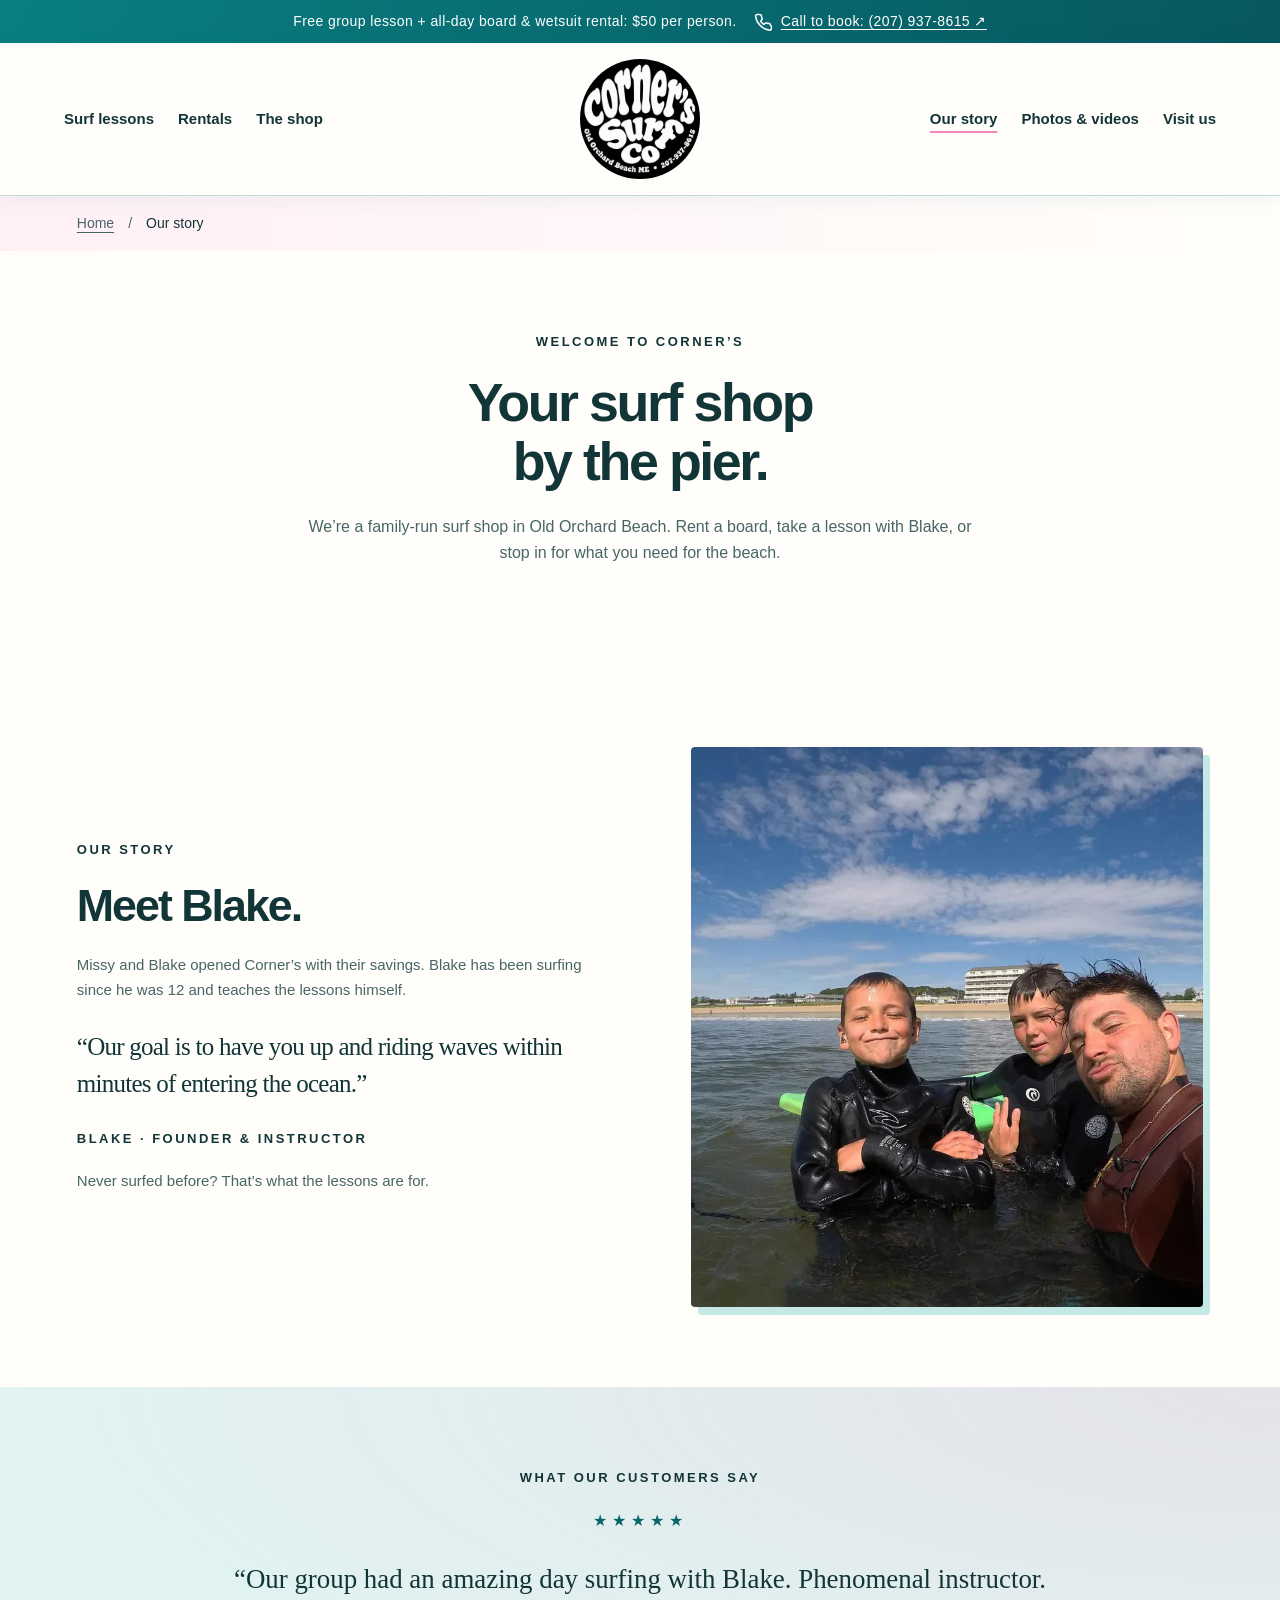
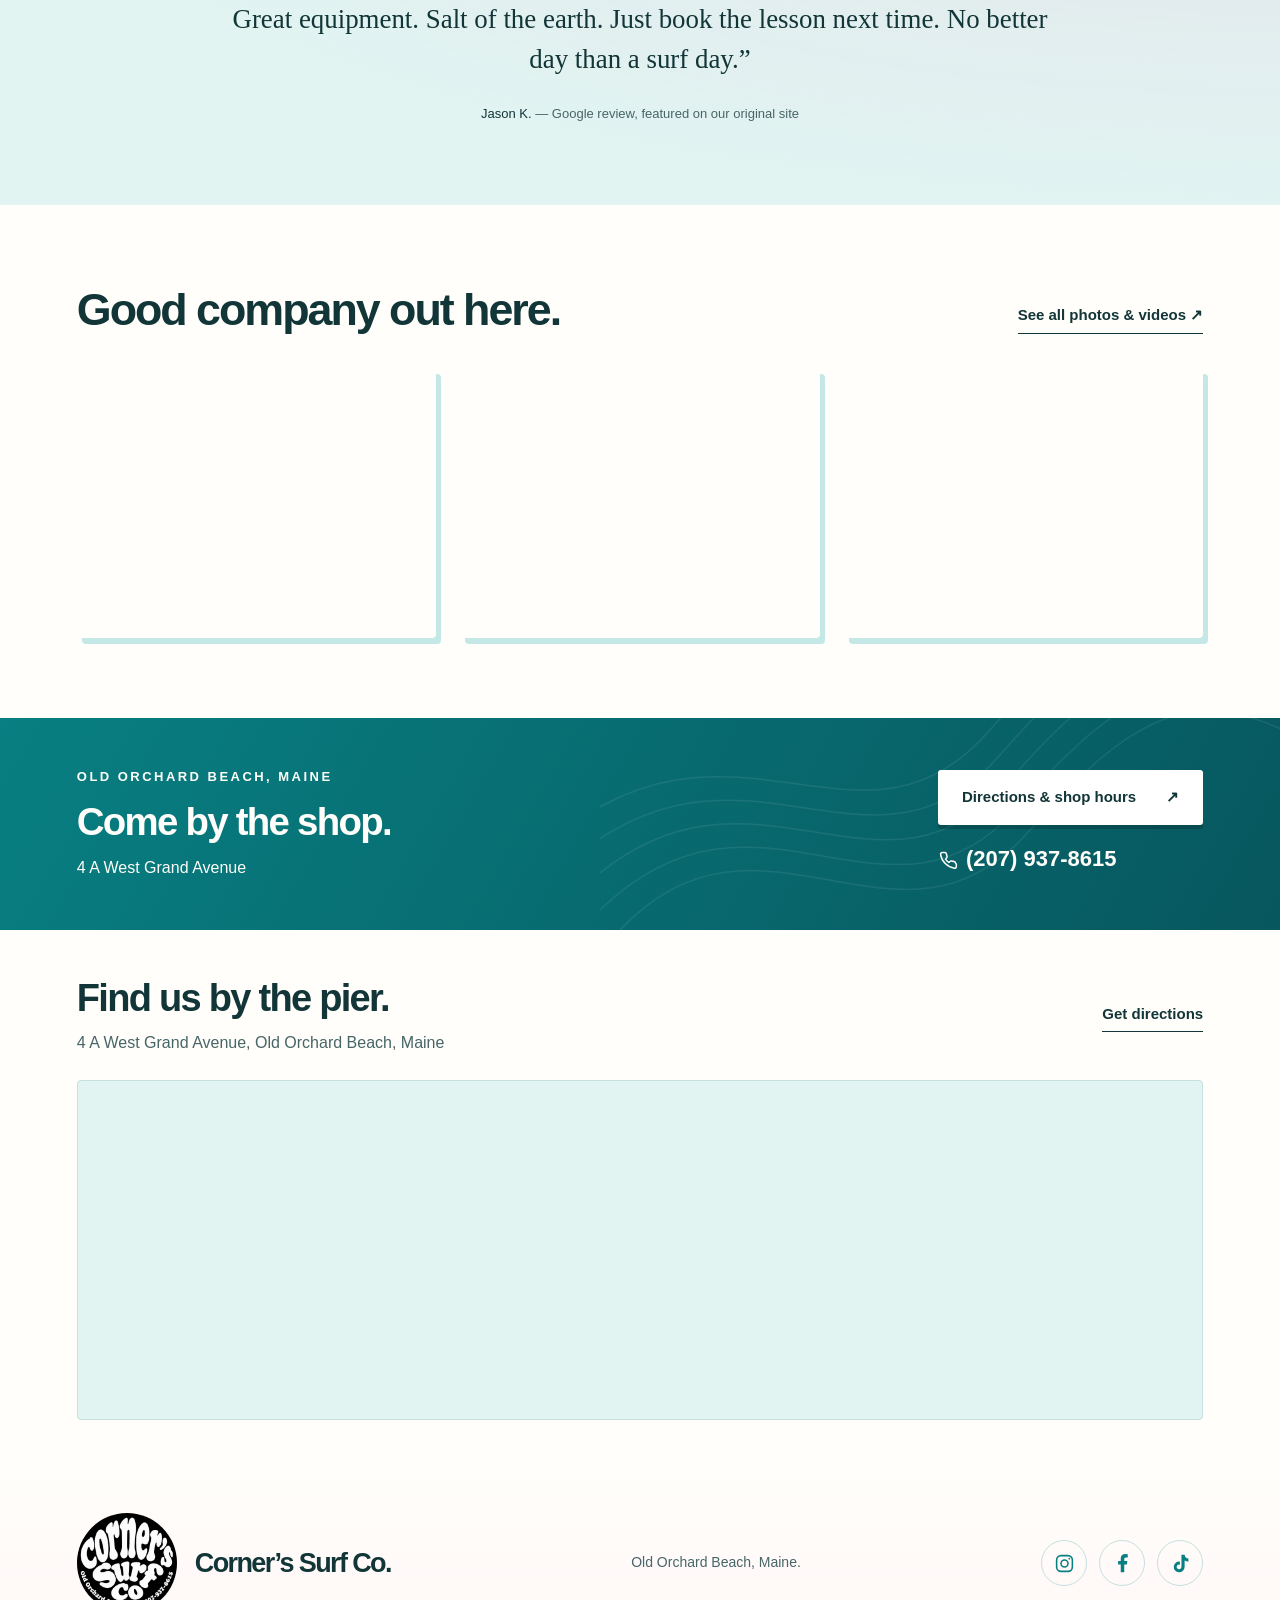
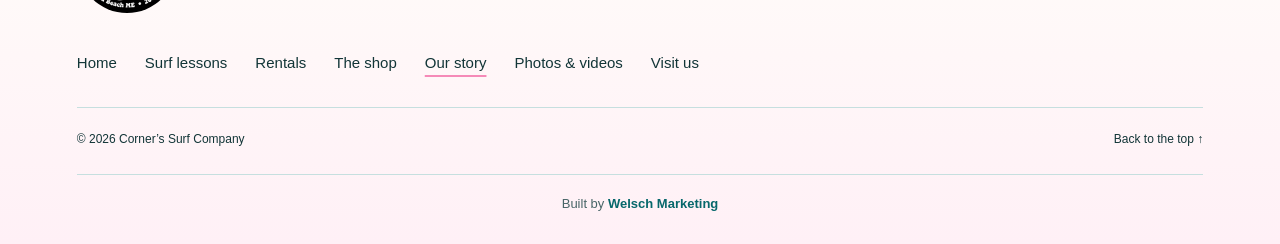
==== commit d86f2fe6: "Speed up media, add mobile brand carousels, clarify per-person pricing" ====
--- a/about.html
+++ b/about.html
@@ -1,6 +1,6 @@
 <!doctype html>
 <html lang="en">
-<head><meta charset="UTF-8"><meta http-equiv="Content-Security-Policy" content="default-src 'none'; script-src 'self' 'sha256-qu5cg8SBCc957Ar4d9mIu0GXy5Hwqti0hzOX16B636o='; style-src 'self'; img-src 'self'; media-src 'self'; frame-src https://www.tiktok.com https://www.google.com; object-src 'none'; base-uri 'none'; form-action 'none'"><meta name="referrer" content="strict-origin-when-cross-origin"><meta name="viewport" content="width=device-width, initial-scale=1"><meta name="description" content="Meet Blake and discover Corner’s Surf Co., a family-run surf shop by the pier in Old Orchard Beach, Maine. Explore our lessons, rentals and shop."><meta name="theme-color" content="#087f82"><title>About Corner’s Surf Co. | Old Orchard Beach, Maine</title><link rel="icon" href="assets/corners-logo.png"><link rel="stylesheet" href="styles.css?v=nov5-brands-1"><script src="script.js?v=side-cards-1" defer></script>
+<head><meta charset="UTF-8"><meta http-equiv="Content-Security-Policy" content="default-src 'none'; script-src 'self' 'sha256-qu5cg8SBCc957Ar4d9mIu0GXy5Hwqti0hzOX16B636o='; style-src 'self'; img-src 'self'; media-src 'self'; frame-src https://www.tiktok.com https://www.google.com; object-src 'none'; base-uri 'none'; form-action 'none'"><meta name="referrer" content="strict-origin-when-cross-origin"><meta name="viewport" content="width=device-width, initial-scale=1"><meta name="description" content="Meet Blake and discover Corner’s Surf Co., a family-run surf shop by the pier in Old Orchard Beach, Maine. Explore our lessons, rentals and shop."><meta name="theme-color" content="#087f82"><title>About Corner’s Surf Co. | Old Orchard Beach, Maine</title><link rel="icon" href="assets/corners-logo.webp"><link rel="stylesheet" href="styles.css?v=fast-media-5"><script src="script.js?v=fast-media-5" defer></script>
 <link rel="canonical" href="https://cornerssurf.com/about.html">
 <meta name="robots" content="index,follow,max-image-preview:large">
 <meta property="og:type" content="website">
@@ -9,26 +9,26 @@
 <meta property="og:title" content="About Corner’s Surf Co. | Old Orchard Beach, Maine">
 <meta property="og:description" content="Meet Blake and discover Corner’s Surf Co., a family-run surf shop by the pier in Old Orchard Beach, Maine. Explore our lessons, rentals and shop.">
 <meta property="og:url" content="https://cornerssurf.com/about.html">
-<meta property="og:image" content="https://cornerssurf.com/assets/photos/surf-8374.jpg">
+<meta property="og:image" content="https://cornerssurf.com/assets/photos/surf-8374.webp">
 <meta property="og:image:alt" content="Surfing and the Corner’s Surf Co. shop in Old Orchard Beach, Maine">
 <meta name="twitter:card" content="summary_large_image">
 <script type="application/ld+json">{"@context":"https://schema.org","@graph":[{"@type":"WebSite","@id":"https://cornerssurf.com/#website","url":"https://cornerssurf.com/","name":"Corner’s Surf Co.","inLanguage":"en-US"},{"@type":"WebPage","@id":"https://cornerssurf.com/about.html#webpage","url":"https://cornerssurf.com/about.html","name":"About Corner’s Surf Co. | Old Orchard Beach, Maine","description":"Meet Blake and discover Corner’s Surf Co., a family-run surf shop by the pier in Old Orchard Beach, Maine. Explore our lessons, rentals and shop.","inLanguage":"en-US","isPartOf":{"@id":"https://cornerssurf.com/#website"},"about":{"@id":"https://cornerssurf.com/#business"},"breadcrumb":{"@id":"https://cornerssurf.com/about.html#breadcrumb"}},{"@type":"BreadcrumbList","@id":"https://cornerssurf.com/about.html#breadcrumb","itemListElement":[{"@type":"ListItem","position":1,"name":"Home","item":"https://cornerssurf.com/"},{"@type":"ListItem","position":2,"name":"Our story","item":"https://cornerssurf.com/about.html"}]}]}</script>
 </head>
 <body id="top" class="inside-page about-page">
 <a class="skip" href="#main">Skip to content</a>
-<div class="announcement">Free group lesson with a $50 all-day board + wetsuit rental. <a href="tel:+12079378615"><svg class="phone-icon" viewBox="0 0 24 24" fill="none" stroke="currentColor" stroke-width="1.8" stroke-linecap="round" stroke-linejoin="round" aria-hidden="true" focusable="false"><path d="M22 16.9v3a2 2 0 0 1-2.2 2A19.8 19.8 0 0 1 3.1 5.2 2 2 0 0 1 5.1 3h3a2 2 0 0 1 2 1.7c.1 1 .4 2 .7 2.9a2 2 0 0 1-.5 2.1L9 11a16 16 0 0 0 4 4l1.3-1.3a2 2 0 0 1 2.1-.5c.9.3 1.9.6 2.9.7a2 2 0 0 1 1.7 2z"/></svg>Call today to book: (207) 937-8615 <span aria-hidden="true"><span class="mobile-decoration" aria-hidden="true">↗</span></span></a></div>
-<header class="header"><nav class="nav" aria-label="Main navigation"><div class="nav-side nav-left"><a href="lessons.html">Surf lessons</a><a href="rentals.html">Rentals</a><a href="shop.html">The shop</a></div><a class="logo" href="index.html" aria-label="Corner’s Surf Co. home"><img src="assets/corners-logo.png" alt="Corner’s Surf Co." width="300" height="300"></a><div class="nav-side nav-right"><a href="about.html" aria-current="page">Our story</a><a href="gallery.html">Photos & videos</a><a href="contact.html">Visit us</a></div><button class="menu-toggle" aria-label="Menu" aria-expanded="false" aria-controls="mobile-menu"><svg class="surfboard-menu-icon" viewBox="380 40 775 950" width="60" height="74" aria-hidden="true" focusable="false"><image href="assets/surfboard-nav.png" width="1536" height="1024" /></svg></button></nav><nav id="mobile-menu" class="mobile-menu" aria-label="Mobile navigation" hidden><a href="index.html">Home</a><a href="lessons.html">Surf lessons</a><a href="rentals.html">Rentals</a><a href="shop.html">The shop</a><a href="about.html" aria-current="page">Our story</a><a href="gallery.html">Photos & videos</a><a href="contact.html">Visit us</a><a href="tel:+12079378615"><svg class="phone-icon" viewBox="0 0 24 24" fill="none" stroke="currentColor" stroke-width="1.8" stroke-linecap="round" stroke-linejoin="round" aria-hidden="true" focusable="false"><path d="M22 16.9v3a2 2 0 0 1-2.2 2A19.8 19.8 0 0 1 3.1 5.2 2 2 0 0 1 5.1 3h3a2 2 0 0 1 2 1.7c.1 1 .4 2 .7 2.9a2 2 0 0 1-.5 2.1L9 11a16 16 0 0 0 4 4l1.3-1.3a2 2 0 0 1 2.1-.5c.9.3 1.9.6 2.9.7a2 2 0 0 1 1.7 2z"/></svg>Call (207) 937-8615</a></nav></header>
+<div class="announcement">Free group lesson + all-day board &amp; wetsuit rental: $50 per person. <a href="tel:+12079378615"><svg class="phone-icon" viewBox="0 0 24 24" fill="none" stroke="currentColor" stroke-width="1.8" stroke-linecap="round" stroke-linejoin="round" aria-hidden="true" focusable="false"><path d="M22 16.9v3a2 2 0 0 1-2.2 2A19.8 19.8 0 0 1 3.1 5.2 2 2 0 0 1 5.1 3h3a2 2 0 0 1 2 1.7c.1 1 .4 2 .7 2.9a2 2 0 0 1-.5 2.1L9 11a16 16 0 0 0 4 4l1.3-1.3a2 2 0 0 1 2.1-.5c.9.3 1.9.6 2.9.7a2 2 0 0 1 1.7 2z"/></svg>Call to book: (207) 937-8615 <span aria-hidden="true"><span class="mobile-decoration" aria-hidden="true">↗</span></span></a></div>
+<header class="header"><nav class="nav" aria-label="Main navigation"><div class="nav-side nav-left"><a href="lessons.html">Surf lessons</a><a href="rentals.html">Rentals</a><a href="shop.html">The shop</a></div><a class="logo" href="index.html" aria-label="Corner’s Surf Co. home"><img src="assets/corners-logo.webp" alt="Corner’s Surf Co." width="300" height="300"></a><div class="nav-side nav-right"><a href="about.html" aria-current="page">Our story</a><a href="gallery.html">Photos & videos</a><a href="contact.html">Visit us</a></div><button class="menu-toggle" aria-label="Menu" aria-expanded="false" aria-controls="mobile-menu"><svg class="surfboard-menu-icon" viewBox="380 40 775 950" width="60" height="74" aria-hidden="true" focusable="false"><image href="assets/surfboard-nav.webp" width="1536" height="1024" /></svg></button></nav><nav id="mobile-menu" class="mobile-menu" aria-label="Mobile navigation" hidden><a href="index.html">Home</a><a href="lessons.html">Surf lessons</a><a href="rentals.html">Rentals</a><a href="shop.html">The shop</a><a href="about.html" aria-current="page">Our story</a><a href="gallery.html">Photos & videos</a><a href="contact.html">Visit us</a><a href="tel:+12079378615"><svg class="phone-icon" viewBox="0 0 24 24" fill="none" stroke="currentColor" stroke-width="1.8" stroke-linecap="round" stroke-linejoin="round" aria-hidden="true" focusable="false"><path d="M22 16.9v3a2 2 0 0 1-2.2 2A19.8 19.8 0 0 1 3.1 5.2 2 2 0 0 1 5.1 3h3a2 2 0 0 1 2 1.7c.1 1 .4 2 .7 2.9a2 2 0 0 1-.5 2.1L9 11a16 16 0 0 0 4 4l1.3-1.3a2 2 0 0 1 2.1-.5c.9.3 1.9.6 2.9.7a2 2 0 0 1 1.7 2z"/></svg>Call (207) 937-8615</a></nav></header>
 <main id="main">
 <nav class="breadcrumbs" aria-label="Breadcrumb"><a href="index.html">Home</a><span aria-hidden="true">/</span><span aria-current="page">Our story</span></nav>
 <section class="intro section" id="about"><p class="eyebrow">Welcome to Corner’s</p><h1>Your surf shop<br>by the pier.</h1><p>We’re a family-run surf shop in Old Orchard Beach. Rent a board, take a lesson with Blake, or stop in for what you need for the beach.</p></section>
 <section class="story section" id="story"><div class="story-copy"><p class="eyebrow">Our story</p><h2>Meet Blake.</h2><p>Missy and Blake opened Corner’s with their savings. Blake has been surfing since he was 12 and teaches the lessons himself.</p><blockquote>“Our goal is to have you up and riding waves within minutes of entering the ocean.”</blockquote><p class="eyebrow">Blake · Founder & instructor</p><p>Never surfed before? That’s what the lessons are for.</p></div><img src="assets/image-07.webp" alt="Blake in the water with two young surf students." width="1200" height="900" loading="lazy" decoding="async"></section>
 <section class="review section"><p class="eyebrow">What our customers say</p><div aria-label="5 out of 5 stars" class="stars"><span class="mobile-rating">5 out of 5 stars</span><span class="mobile-decoration" aria-hidden="true">★</span><span class="mobile-decoration" aria-hidden="true">★</span><span class="mobile-decoration" aria-hidden="true">★</span><span class="mobile-decoration" aria-hidden="true">★</span><span class="mobile-decoration" aria-hidden="true">★</span></div><blockquote>“Our group had an amazing day surfing with Blake. Phenomenal instructor. Great equipment. Salt of the earth. Just book the lesson next time. No better day than a surf day.”</blockquote><p>Jason K. <span>— Google review, featured on our original site</span></p></section>
-<section class="section page-album"><div class="section-heading"><h2>Good company out here.</h2><a class="text-link" href="gallery.html">See all photos &amp; videos <span class="mobile-decoration" aria-hidden="true">↗</span></a></div><div class="page-photo-row"><a href="gallery.html#gallery" aria-label="See more photos: Three surfers smiling on their boards in the water."><img src="assets/photos/surf-8385.jpg" alt="Three surfers smiling on their boards in the water." loading="lazy" decoding="async" width="1600" height="1200"></a><a href="gallery.html#gallery" aria-label="See more photos: Four surfers sitting on their boards and waving."><img src="assets/photos/surf-8391.jpg" alt="Four surfers sitting on their boards and waving." loading="lazy" decoding="async" width="1600" height="1200"></a><a href="gallery.html#gallery" aria-label="See more photos: Four surfers together on blue and yellow boards."><img src="assets/photos/surf-8380.jpg" alt="Four surfers together on blue and yellow boards." loading="lazy" decoding="async" width="1600" height="1200"></a></div></section></main>
+<section class="section page-album"><div class="section-heading"><h2>Good company out here.</h2><a class="text-link" href="gallery.html">See all photos &amp; videos <span class="mobile-decoration" aria-hidden="true">↗</span></a></div><div class="page-photo-row"><a href="gallery.html#gallery" aria-label="See more photos: Three surfers smiling on their boards in the water."><img src="assets/photos/surf-8385.webp" alt="Three surfers smiling on their boards in the water." loading="lazy" decoding="async" width="1600" height="1200"></a><a href="gallery.html#gallery" aria-label="See more photos: Four surfers sitting on their boards and waving."><img src="assets/photos/surf-8391.webp" alt="Four surfers sitting on their boards and waving." loading="lazy" decoding="async" width="1600" height="1200"></a><a href="gallery.html#gallery" aria-label="See more photos: Four surfers together on blue and yellow boards."><img src="assets/photos/surf-8380.webp" alt="Four surfers together on blue and yellow boards." loading="lazy" decoding="async" width="1600" height="1200"></a></div></section></main>
 <aside class="visit-strip section" aria-label="Visit or call Corner’s"><div><p class="eyebrow">Old Orchard Beach, Maine</p><h2>Come by the shop.</h2><p>4 A West Grand Avenue</p></div><div class="visit-actions"><a class="button light" href="contact.html">Directions & shop hours <span aria-hidden="true"><span class="mobile-decoration" aria-hidden="true">↗</span></span></a><a class="visit-phone" href="tel:+12079378615"><svg class="phone-icon" viewBox="0 0 24 24" fill="none" stroke="currentColor" stroke-width="1.8" stroke-linecap="round" stroke-linejoin="round" aria-hidden="true" focusable="false"><path d="M22 16.9v3a2 2 0 0 1-2.2 2A19.8 19.8 0 0 1 3.1 5.2 2 2 0 0 1 5.1 3h3a2 2 0 0 1 2 1.7c.1 1 .4 2 .7 2.9a2 2 0 0 1-.5 2.1L9 11a16 16 0 0 0 4 4l1.3-1.3a2 2 0 0 1 2.1-.5c.9.3 1.9.6 2.9.7a2 2 0 0 1 1.7 2z"/></svg>(207) 937-8615</a></div></aside>
 <section class="footer-map section" aria-labelledby="footer-map-title">
   <div class="footer-map-heading"><div><h2 id="footer-map-title">Find us by the pier.</h2><p>4 A West Grand Avenue, Old Orchard Beach, Maine</p></div><a class="text-link" href="https://www.google.com/maps?cid=18280339297402584955" target="_blank" rel="noopener noreferrer">Get directions</a></div>
   <div class="footer-map-frame"><iframe src="https://www.google.com/maps/embed?pb=!1m14!1m8!1m3!1d7277.615907468666!2d-70.38171740458635!3d43.51606251182126!3m2!1i1024!2i768!4f13.1!3m3!1m2!1s0x0%3A0xfdb0cfbcd34b7f7b!2sCorners%20Surf!5e0!3m2!1sen!2sus!4v1586554289759!5m2!1sen!2sus" title="Google Maps location of Corner’s Surf Company in Old Orchard Beach" width="600" height="320" loading="lazy" referrerpolicy="strict-origin-when-cross-origin" allowfullscreen></iframe></div>
 </section>
-<footer class="section"><div class="footer-top"><a href="index.html" class="footer-name footer-brand" aria-label="Corner’s Surf Co. home"><img src="assets/corners-logo.png" alt="Corner’s Surf Co. — Old Orchard Beach, Maine" width="120" height="120" loading="lazy" decoding="async"><span>Corner’s Surf Co.</span></a><p>Old Orchard Beach, Maine.</p><div id="social-links" class="footer-socials" aria-label="Follow Corner’s Surf Co."><a href="https://www.instagram.com/cornerssurfco/" target="_blank" rel="noopener noreferrer" aria-label="Corner’s Surf Co. on Instagram" title="Instagram"><svg viewBox="0 0 24 24" fill="none" stroke="currentColor" stroke-width="1.8" aria-hidden="true"><rect x="3" y="3" width="18" height="18" rx="5"/><circle cx="12" cy="12" r="4"/><circle cx="17.5" cy="6.5" r="1" fill="currentColor" stroke="none"/></svg></a><a href="https://www.facebook.com/cornerssurfco/" target="_blank" rel="noopener noreferrer" aria-label="Corner’s Surf Co. on Facebook" title="Facebook"><svg viewBox="0 0 24 24" fill="currentColor" aria-hidden="true"><path d="M14 22v-9h3l.5-4H14V7c0-1.15.4-2 2-2h2V1.3A26 26 0 0 0 15 1c-3 0-5 1.8-5 5v3H7v4h3v9z"/></svg></a><a href="https://www.tiktok.com/@cornerssurf.com" target="_blank" rel="noopener noreferrer" aria-label="Corner’s Surf Co. on TikTok" title="TikTok"><svg viewBox="0 0 24 24" fill="currentColor" aria-hidden="true"><path d="M16.7 2c.3 2.6 1.8 4.2 4.3 4.4v3.5a9 9 0 0 1-4.3-1.3v7.2a6.2 6.2 0 1 1-5.4-6.1v3.6a2.7 2.7 0 1 0 1.8 2.5V2z"/></svg></a></div></div><nav class="footer-nav" aria-label="Footer navigation"><a href="index.html">Home</a><a href="lessons.html">Surf lessons</a><a href="rentals.html">Rentals</a><a href="shop.html">The shop</a><a href="about.html" aria-current="page">Our story</a><a href="gallery.html">Photos & videos</a><a href="contact.html">Visit us</a></nav><div class="footer-bottom"><span>© 2026 Corner’s Surf Company</span><a href="#top">Back to the top <span class="mobile-decoration" aria-hidden="true">↑</span></a></div><p class="built-by">Built by <a href="https://welschmarketing.com/" target="_blank" rel="noopener noreferrer"><strong>Welsch Marketing</strong></a></p></footer>
+<footer class="section"><div class="footer-top"><a href="index.html" class="footer-name footer-brand" aria-label="Corner’s Surf Co. home"><img src="assets/corners-logo.webp" alt="Corner’s Surf Co. — Old Orchard Beach, Maine" width="120" height="120" loading="lazy" decoding="async"><span>Corner’s Surf Co.</span></a><p>Old Orchard Beach, Maine.</p><div id="social-links" class="footer-socials" aria-label="Follow Corner’s Surf Co."><a href="https://www.instagram.com/cornerssurfco/" target="_blank" rel="noopener noreferrer" aria-label="Corner’s Surf Co. on Instagram" title="Instagram"><svg viewBox="0 0 24 24" fill="none" stroke="currentColor" stroke-width="1.8" aria-hidden="true"><rect x="3" y="3" width="18" height="18" rx="5"/><circle cx="12" cy="12" r="4"/><circle cx="17.5" cy="6.5" r="1" fill="currentColor" stroke="none"/></svg></a><a href="https://www.facebook.com/cornerssurfco/" target="_blank" rel="noopener noreferrer" aria-label="Corner’s Surf Co. on Facebook" title="Facebook"><svg viewBox="0 0 24 24" fill="currentColor" aria-hidden="true"><path d="M14 22v-9h3l.5-4H14V7c0-1.15.4-2 2-2h2V1.3A26 26 0 0 0 15 1c-3 0-5 1.8-5 5v3H7v4h3v9z"/></svg></a><a href="https://www.tiktok.com/@cornerssurf.com" target="_blank" rel="noopener noreferrer" aria-label="Corner’s Surf Co. on TikTok" title="TikTok"><svg viewBox="0 0 24 24" fill="currentColor" aria-hidden="true"><path d="M16.7 2c.3 2.6 1.8 4.2 4.3 4.4v3.5a9 9 0 0 1-4.3-1.3v7.2a6.2 6.2 0 1 1-5.4-6.1v3.6a2.7 2.7 0 1 0 1.8 2.5V2z"/></svg></a></div></div><nav class="footer-nav" aria-label="Footer navigation"><a href="index.html">Home</a><a href="lessons.html">Surf lessons</a><a href="rentals.html">Rentals</a><a href="shop.html">The shop</a><a href="about.html" aria-current="page">Our story</a><a href="gallery.html">Photos & videos</a><a href="contact.html">Visit us</a></nav><div class="footer-bottom"><span>© 2026 Corner’s Surf Company</span><a href="#top">Back to the top <span class="mobile-decoration" aria-hidden="true">↑</span></a></div><p class="built-by">Built by <a href="https://welschmarketing.com/" target="_blank" rel="noopener noreferrer"><strong>Welsch Marketing</strong></a></p></footer>
 
 </body></html>
--- a/styles.css
+++ b/styles.css
@@ -188,3 +188,30 @@
 
 .hero-copy>p.hero-booking-note{font-size:16px;line-height:1.6;max-width:460px;margin:22px 0 18px}.hero-copy .hero-booking-note+.hero-lesson-details{margin-top:0}
 @media(max-width:700px){.hero-copy>p.hero-booking-note{font-size:15px;margin-top:20px}}
+
+/* Local beach cameras use the hosts' public players, preserving their controls. */
+.surf-cams{background:var(--sand)}
+.surf-cams-heading{display:grid;grid-template-columns:1.3fr 1fr;gap:40px;align-items:end;margin-bottom:32px}.surf-cams-heading h2{max-width:680px;margin-bottom:0}.surf-cams-heading>p{max-width:460px;color:var(--muted);margin:0}
+.surf-cams-players{display:grid;grid-template-columns:repeat(2,minmax(0,1fr));gap:28px}.beach-cam{min-width:0;background:var(--paper);border:1px solid var(--line);border-radius:4px;overflow:hidden}.beach-cam-player{aspect-ratio:16/9;background:var(--ink)}.beach-cam-player iframe{display:block;width:100%;height:100%;border:0}.beach-cam-caption{padding:22px 24px}.beach-cam-caption h3{font-size:25px;margin:0 0 8px}.beach-cam-caption p{font-size:14px;line-height:1.6;color:var(--muted);margin:0}.beach-cam-caption a{color:var(--teal-hover);text-underline-offset:3px}.beach-cam-caption a:focus-visible{outline:3px solid var(--ocean);outline-offset:4px}.beach-cam-caption a:hover{color:var(--ink)}
+.surf-cams-footer{display:flex;justify-content:space-between;align-items:center;gap:28px;margin-top:24px}.surf-cams-footer p{font-size:13px;line-height:1.6;color:var(--muted);max-width:560px;margin:0}.surf-cams-footer>a{flex-shrink:0;font-size:14px}
+@media(max-width:1000px){.surf-cams-heading{grid-template-columns:1fr;gap:18px}.surf-cams-footer{align-items:start;flex-direction:column;gap:14px}}
+@media(max-width:700px){.surf-cams-players{grid-template-columns:1fr;gap:22px}.beach-cam-caption{padding:18px}.beach-cam-caption h3{font-size:23px}.surf-cams-heading{margin-bottom:24px}.surf-cams-footer>a{flex-shrink:1}}
+
+.visually-hidden{position:absolute;width:1px;height:1px;padding:0;margin:-1px;overflow:hidden;clip-path:inset(50%);white-space:nowrap;border:0}
+
+/* Customer stories: generous quote cards with grounded author attribution. */
+.customer-reviews{background:var(--sea)}.reviews-heading{align-items:center;margin-bottom:38px}.reviews-heading .eyebrow{color:var(--teal-hover);margin-bottom:16px}.reviews-heading h2{font-size:clamp(38px,4vw,58px)}
+.reviews-google-link{display:inline-flex;align-items:center;gap:20px;padding:14px 20px;border:1px solid var(--ocean);border-radius:999px;color:var(--teal-hover);font-size:14px;font-weight:600;min-height:48px}.reviews-google-link svg{width:19px;height:19px;flex-shrink:0}.reviews-google-link:hover{background:var(--paper);text-decoration:none}.reviews-google-link:active{background:var(--sand)}
+.customer-reviews .review-grid{gap:24px;align-items:stretch}.customer-reviews .review-card{display:flex;flex-direction:column;min-width:0;margin:0;padding:28px 30px 30px;border:1px solid var(--line);border-radius:18px;background:var(--paper);box-shadow:0 8px 24px var(--shade-soft)}.customer-reviews .review-card:nth-child(2){background:var(--sand);border-color:var(--accent)}
+.review-quote-mark{display:block;height:55px;font-family:Georgia,serif;font-size:86px;line-height:1;color:var(--ocean);user-select:none}.customer-reviews .review-card blockquote{font-size:18px;line-height:1.7;margin:14px 0 30px;letter-spacing:-.01em}.customer-reviews .review-card figcaption{display:flex;align-items:center;gap:13px;margin-top:auto;padding-top:20px;border-top:1px solid var(--line)}.customer-reviews .review-card .review-avatar{display:flex;align-items:center;justify-content:center;flex:0 0 44px;width:44px;height:44px;margin:0;border-radius:50%;background:var(--sea);color:var(--ocean-deep);font-size:14px;font-weight:700}.customer-reviews .review-card .review-author{display:flex;flex-direction:column;gap:2px;margin:0}.review-author strong{color:var(--ink);font-size:16px}.customer-reviews .review-author>span{font-size:13px;margin:0;color:var(--muted)}.reviews-source{font-size:13px;color:var(--muted);margin:22px 0 0;text-align:center}
+@media(min-width:701px) and (max-width:1050px){.customer-reviews .review-grid{gap:16px}.customer-reviews .review-card{padding:24px 20px}.customer-reviews .review-card blockquote{font-size:16px}}
+@media(max-width:700px){.reviews-heading{display:flex;flex-direction:column;align-items:flex-start;gap:24px;margin-bottom:28px}.customer-reviews .review-grid{gap:18px}.customer-reviews .review-card{padding:24px}.customer-reviews .review-card blockquote{font-size:17px;margin-bottom:24px}.reviews-google-link{font-size:14px}.reviews-source{text-align:left}}
+
+/* Short booking labels and an explicit per-person lesson offer. */
+.hero-copy>p.hero-price-note{font-size:16px;font-weight:600;line-height:1.5;margin:0 0 18px;max-width:370px}.lesson-offer .lesson-price-note{font-size:14px;color:var(--muted);margin-top:5px}
+@media(max-width:700px){.button.lesson-call{width:auto;max-width:100%;min-height:72px;padding:12px 18px;gap:12px}.lesson-call-label{font-size:14px}.lesson-call-copy{gap:2px}.lesson-call-copy strong{font-size:22px}.lesson-call>.phone-icon{width:21px;height:21px;flex-basis:21px;margin-right:0}.lesson-call>span[aria-hidden]{display:none}.hero-copy>p.hero-price-note{font-size:15px;margin-bottom:16px}}
+
+/* Lightweight TikTok placeholders reserve space without loading hidden players. */
+.video-frame{position:relative}.video-preview{position:absolute;inset:0;display:flex;flex-direction:column;align-items:center;justify-content:center;gap:22px;color:var(--paper);background:var(--ocean-deep) url("assets/tide-lines.svg") center/cover;font-size:15px;font-weight:600}.video-preview img{width:96px;height:96px;object-fit:contain;border-radius:50%}.video-frame iframe{position:relative;z-index:1}.video-frame iframe:not([src]){display:none}
+.brand-swipe-hint{display:none}
+@media(max-width:700px){.brand-swipe-hint{display:block;margin:0;padding:14px 24px 8px;font-size:13px;color:var(--muted);background:var(--paper)}.brand-strip{overflow-x:auto;overflow-y:hidden;scroll-snap-type:x proximity;overscroll-behavior-x:contain;-webkit-overflow-scrolling:touch}.brand-strip.is-ready .brand-track,.brand-strip .brand-track{display:block;width:max-content;animation:none;transform:none}.brand-strip.is-ready .brand-group,.brand-strip .brand-group{flex-wrap:nowrap;min-width:0;justify-content:flex-start;gap:28px;padding-inline:24px}.brand-strip .brand-item{scroll-snap-align:start}.brand-strip .brand-group[aria-hidden="true"]{display:none}.shop-brand-grid{display:flex;overflow-x:auto;scroll-snap-type:x mandatory;overscroll-behavior-x:contain;gap:16px;padding:8px 0 16px}.shop-brand-grid .brand-item{flex:0 0 72%;height:150px;scroll-snap-align:start}.shop-brand-section .brand-swipe-hint{padding:0;background:none}.brand-strip:focus-visible,.shop-brand-grid:focus-visible{outline-offset:-3px}}
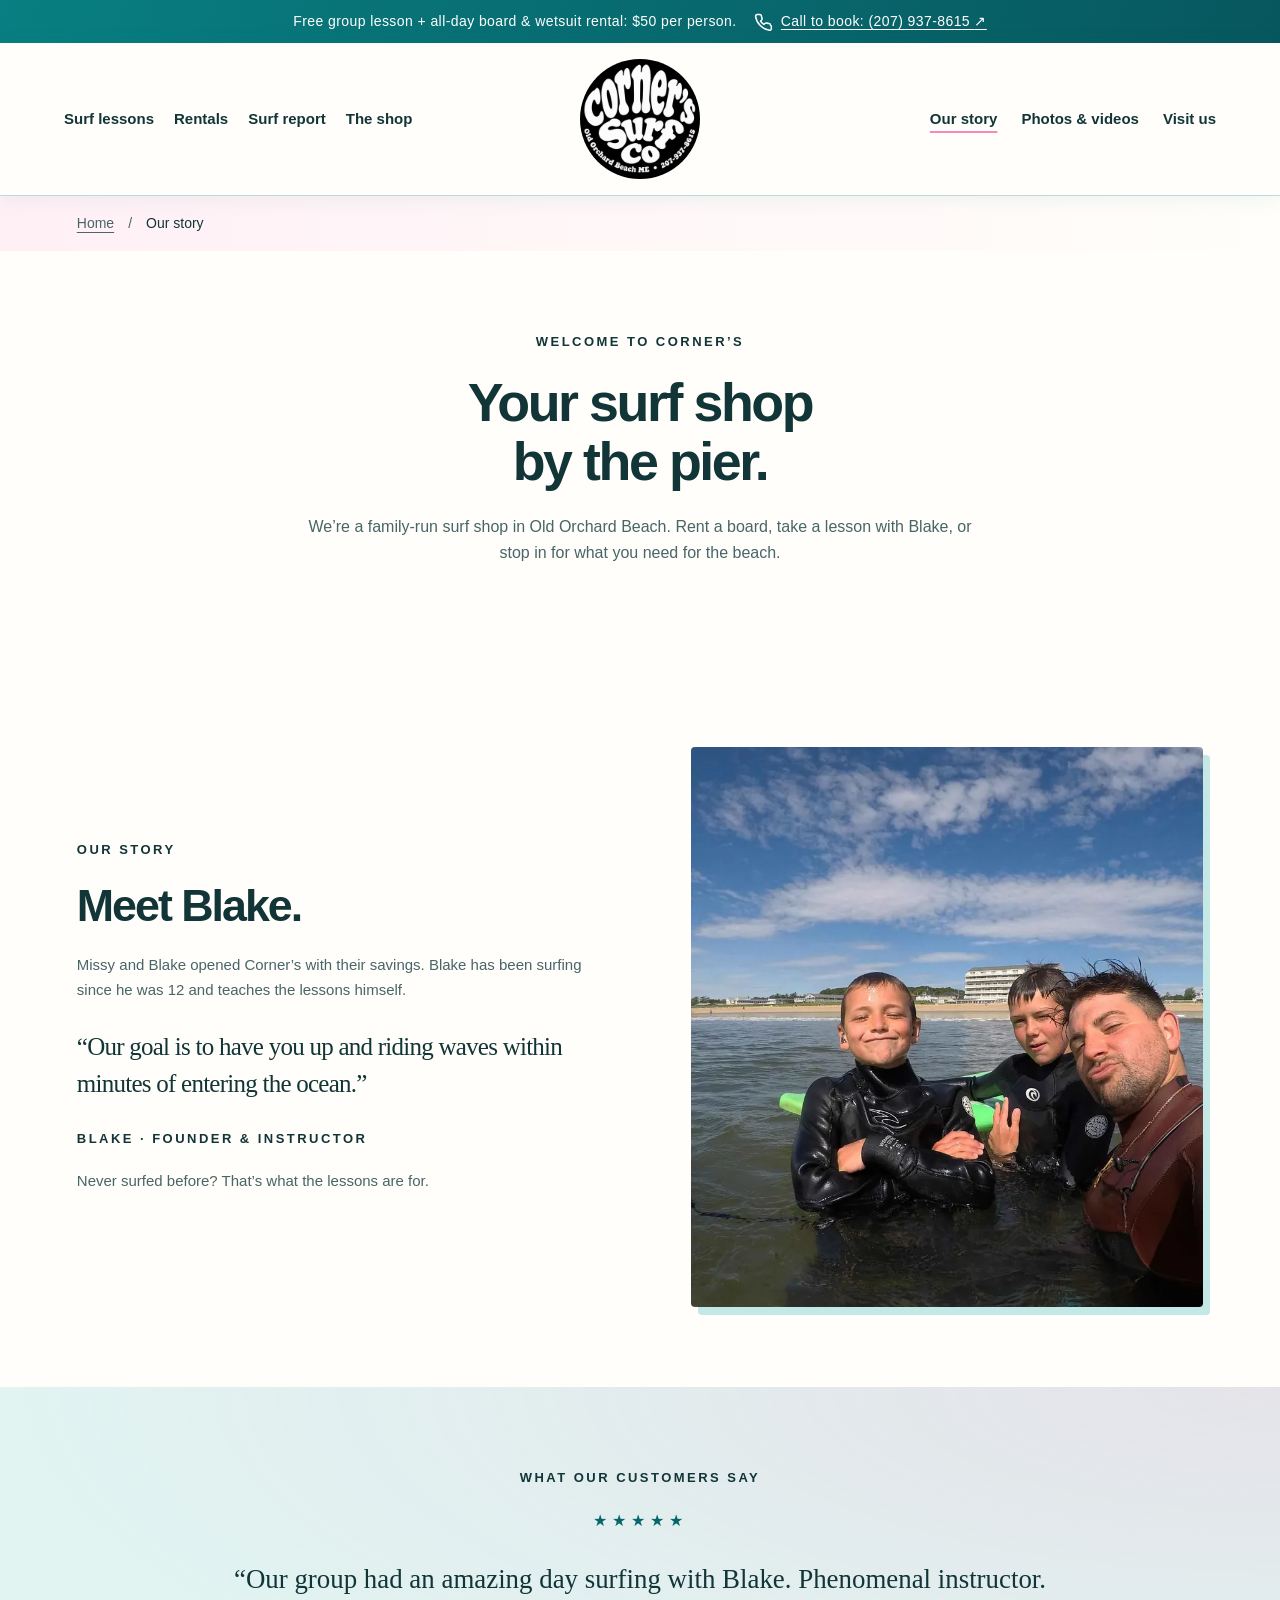
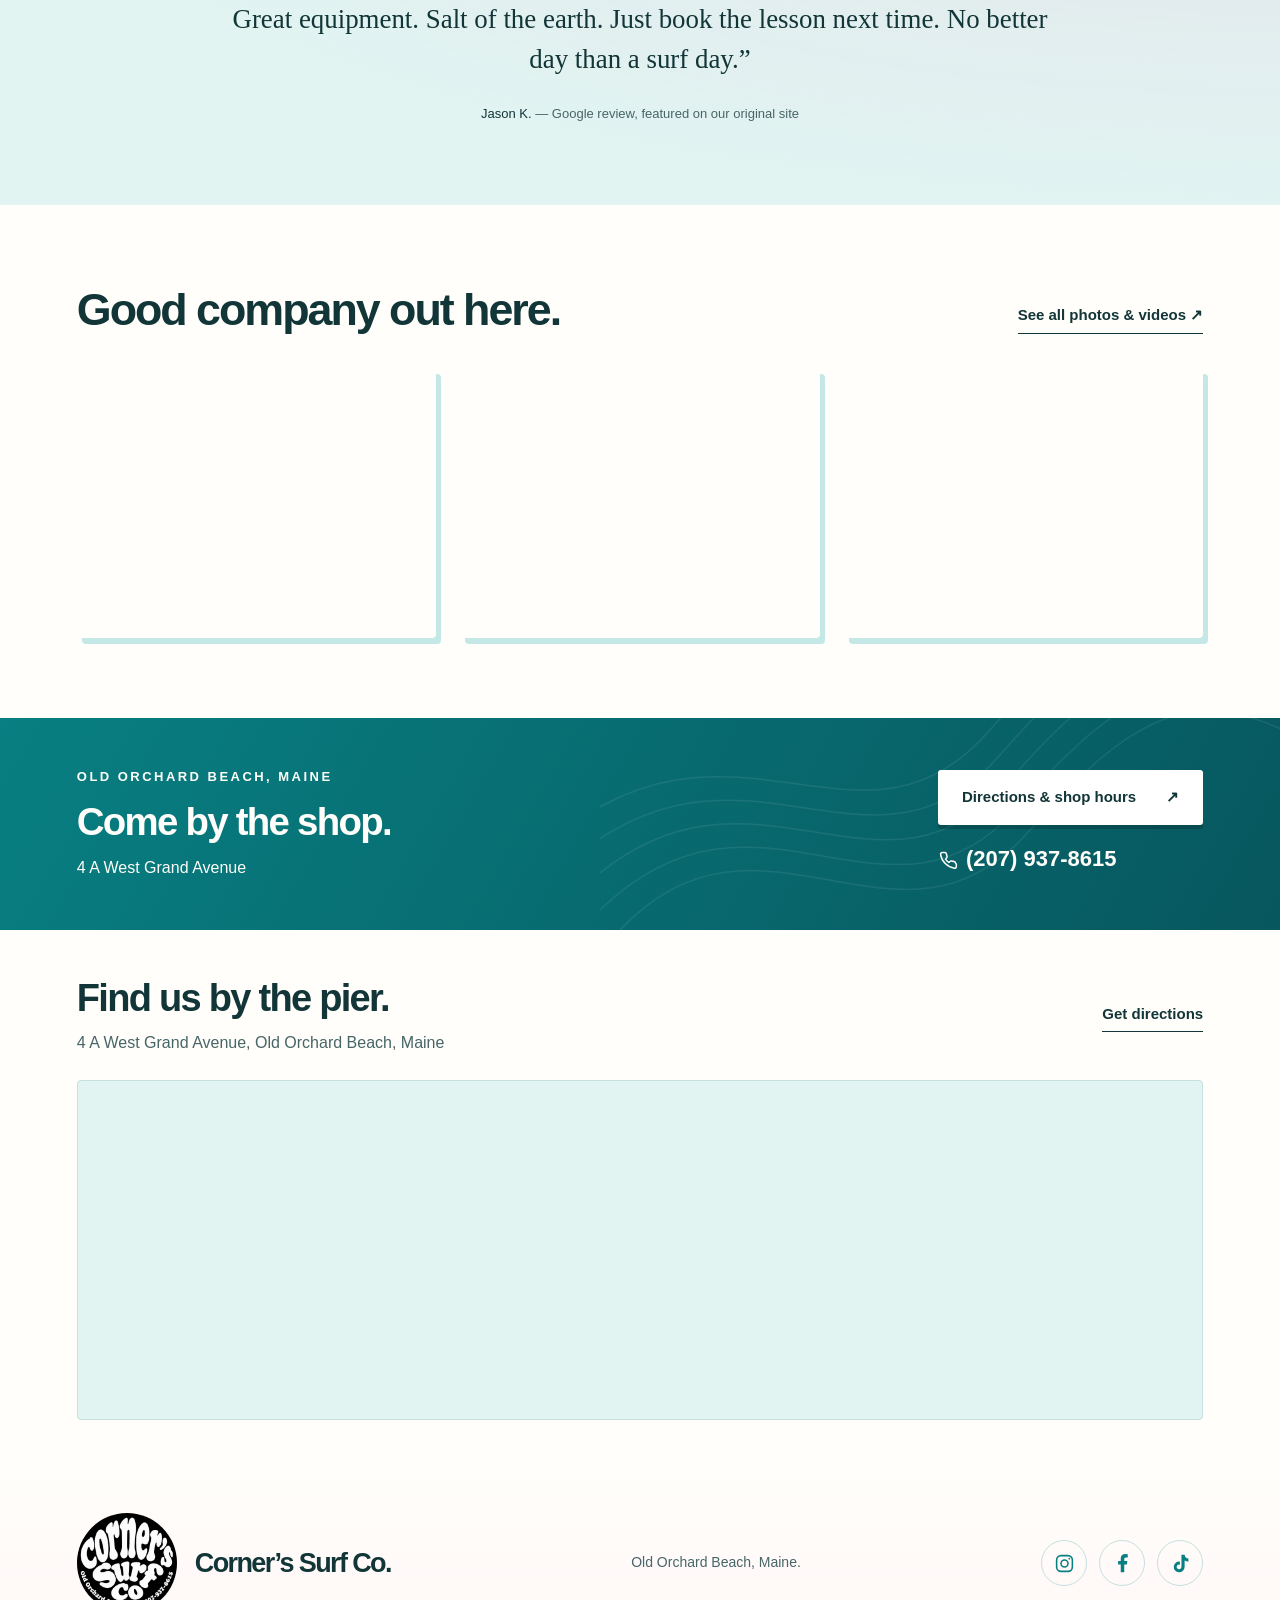
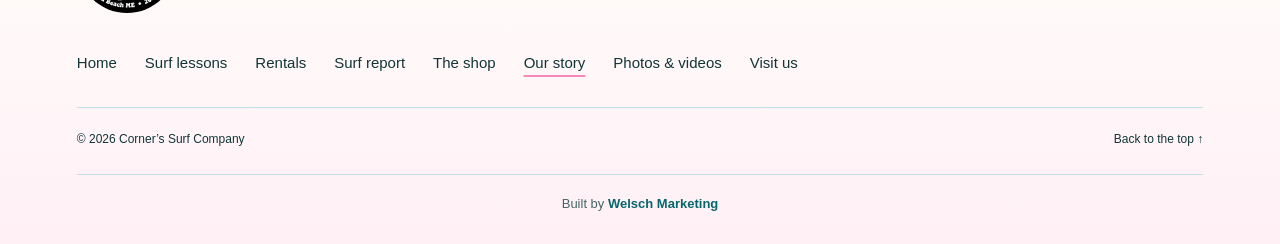
==== commit 03a326f4: "Add dedicated surf report page with local cameras and forecast links" ====
--- a/about.html
+++ b/about.html
@@ -1,6 +1,6 @@
 <!doctype html>
 <html lang="en">
-<head><meta charset="UTF-8"><meta http-equiv="Content-Security-Policy" content="default-src 'none'; script-src 'self' 'sha256-qu5cg8SBCc957Ar4d9mIu0GXy5Hwqti0hzOX16B636o='; style-src 'self'; img-src 'self'; media-src 'self'; frame-src https://www.tiktok.com https://www.google.com; object-src 'none'; base-uri 'none'; form-action 'none'"><meta name="referrer" content="strict-origin-when-cross-origin"><meta name="viewport" content="width=device-width, initial-scale=1"><meta name="description" content="Meet Blake and discover Corner’s Surf Co., a family-run surf shop by the pier in Old Orchard Beach, Maine. Explore our lessons, rentals and shop."><meta name="theme-color" content="#087f82"><title>About Corner’s Surf Co. | Old Orchard Beach, Maine</title><link rel="icon" href="assets/corners-logo.webp"><link rel="stylesheet" href="styles.css?v=fast-media-5"><script src="script.js?v=fast-media-5" defer></script>
+<head><meta charset="UTF-8"><meta http-equiv="Content-Security-Policy" content="default-src 'none'; script-src 'self' 'sha256-qu5cg8SBCc957Ar4d9mIu0GXy5Hwqti0hzOX16B636o='; style-src 'self'; img-src 'self'; media-src 'self'; frame-src https://www.tiktok.com https://www.google.com; object-src 'none'; base-uri 'none'; form-action 'none'"><meta name="referrer" content="strict-origin-when-cross-origin"><meta name="viewport" content="width=device-width, initial-scale=1"><meta name="description" content="Meet Blake and discover Corner’s Surf Co., a family-run surf shop by the pier in Old Orchard Beach, Maine. Explore our lessons, rentals and shop."><meta name="theme-color" content="#087f82"><title>About Corner’s Surf Co. | Old Orchard Beach, Maine</title><link rel="icon" href="assets/corners-logo.webp"><link rel="stylesheet" href="styles.css?v=surf-report-6"><script src="script.js?v=fast-media-5" defer></script>
 <link rel="canonical" href="https://cornerssurf.com/about.html">
 <meta name="robots" content="index,follow,max-image-preview:large">
 <meta property="og:type" content="website">
@@ -17,7 +17,7 @@
 <body id="top" class="inside-page about-page">
 <a class="skip" href="#main">Skip to content</a>
 <div class="announcement">Free group lesson + all-day board &amp; wetsuit rental: $50 per person. <a href="tel:+12079378615"><svg class="phone-icon" viewBox="0 0 24 24" fill="none" stroke="currentColor" stroke-width="1.8" stroke-linecap="round" stroke-linejoin="round" aria-hidden="true" focusable="false"><path d="M22 16.9v3a2 2 0 0 1-2.2 2A19.8 19.8 0 0 1 3.1 5.2 2 2 0 0 1 5.1 3h3a2 2 0 0 1 2 1.7c.1 1 .4 2 .7 2.9a2 2 0 0 1-.5 2.1L9 11a16 16 0 0 0 4 4l1.3-1.3a2 2 0 0 1 2.1-.5c.9.3 1.9.6 2.9.7a2 2 0 0 1 1.7 2z"/></svg>Call to book: (207) 937-8615 <span aria-hidden="true"><span class="mobile-decoration" aria-hidden="true">↗</span></span></a></div>
-<header class="header"><nav class="nav" aria-label="Main navigation"><div class="nav-side nav-left"><a href="lessons.html">Surf lessons</a><a href="rentals.html">Rentals</a><a href="shop.html">The shop</a></div><a class="logo" href="index.html" aria-label="Corner’s Surf Co. home"><img src="assets/corners-logo.webp" alt="Corner’s Surf Co." width="300" height="300"></a><div class="nav-side nav-right"><a href="about.html" aria-current="page">Our story</a><a href="gallery.html">Photos & videos</a><a href="contact.html">Visit us</a></div><button class="menu-toggle" aria-label="Menu" aria-expanded="false" aria-controls="mobile-menu"><svg class="surfboard-menu-icon" viewBox="380 40 775 950" width="60" height="74" aria-hidden="true" focusable="false"><image href="assets/surfboard-nav.webp" width="1536" height="1024" /></svg></button></nav><nav id="mobile-menu" class="mobile-menu" aria-label="Mobile navigation" hidden><a href="index.html">Home</a><a href="lessons.html">Surf lessons</a><a href="rentals.html">Rentals</a><a href="shop.html">The shop</a><a href="about.html" aria-current="page">Our story</a><a href="gallery.html">Photos & videos</a><a href="contact.html">Visit us</a><a href="tel:+12079378615"><svg class="phone-icon" viewBox="0 0 24 24" fill="none" stroke="currentColor" stroke-width="1.8" stroke-linecap="round" stroke-linejoin="round" aria-hidden="true" focusable="false"><path d="M22 16.9v3a2 2 0 0 1-2.2 2A19.8 19.8 0 0 1 3.1 5.2 2 2 0 0 1 5.1 3h3a2 2 0 0 1 2 1.7c.1 1 .4 2 .7 2.9a2 2 0 0 1-.5 2.1L9 11a16 16 0 0 0 4 4l1.3-1.3a2 2 0 0 1 2.1-.5c.9.3 1.9.6 2.9.7a2 2 0 0 1 1.7 2z"/></svg>Call (207) 937-8615</a></nav></header>
+<header class="header"><nav class="nav" aria-label="Main navigation"><div class="nav-side nav-left"><a href="lessons.html">Surf lessons</a><a href="rentals.html">Rentals</a><a href="surf-report.html">Surf report</a><a href="shop.html">The shop</a></div><a class="logo" href="index.html" aria-label="Corner’s Surf Co. home"><img src="assets/corners-logo.webp" alt="Corner’s Surf Co." width="300" height="300"></a><div class="nav-side nav-right"><a href="about.html" aria-current="page">Our story</a><a href="gallery.html">Photos & videos</a><a href="contact.html">Visit us</a></div><button class="menu-toggle" aria-label="Menu" aria-expanded="false" aria-controls="mobile-menu"><svg class="surfboard-menu-icon" viewBox="380 40 775 950" width="60" height="74" aria-hidden="true" focusable="false"><image href="assets/surfboard-nav.webp" width="1536" height="1024" /></svg></button></nav><nav id="mobile-menu" class="mobile-menu" aria-label="Mobile navigation" hidden><a href="index.html">Home</a><a href="lessons.html">Surf lessons</a><a href="rentals.html">Rentals</a><a href="surf-report.html">Surf report</a><a href="shop.html">The shop</a><a href="about.html" aria-current="page">Our story</a><a href="gallery.html">Photos & videos</a><a href="contact.html">Visit us</a><a href="tel:+12079378615"><svg class="phone-icon" viewBox="0 0 24 24" fill="none" stroke="currentColor" stroke-width="1.8" stroke-linecap="round" stroke-linejoin="round" aria-hidden="true" focusable="false"><path d="M22 16.9v3a2 2 0 0 1-2.2 2A19.8 19.8 0 0 1 3.1 5.2 2 2 0 0 1 5.1 3h3a2 2 0 0 1 2 1.7c.1 1 .4 2 .7 2.9a2 2 0 0 1-.5 2.1L9 11a16 16 0 0 0 4 4l1.3-1.3a2 2 0 0 1 2.1-.5c.9.3 1.9.6 2.9.7a2 2 0 0 1 1.7 2z"/></svg>Call (207) 937-8615</a></nav></header>
 <main id="main">
 <nav class="breadcrumbs" aria-label="Breadcrumb"><a href="index.html">Home</a><span aria-hidden="true">/</span><span aria-current="page">Our story</span></nav>
 <section class="intro section" id="about"><p class="eyebrow">Welcome to Corner’s</p><h1>Your surf shop<br>by the pier.</h1><p>We’re a family-run surf shop in Old Orchard Beach. Rent a board, take a lesson with Blake, or stop in for what you need for the beach.</p></section>
@@ -29,6 +29,6 @@
   <div class="footer-map-heading"><div><h2 id="footer-map-title">Find us by the pier.</h2><p>4 A West Grand Avenue, Old Orchard Beach, Maine</p></div><a class="text-link" href="https://www.google.com/maps?cid=18280339297402584955" target="_blank" rel="noopener noreferrer">Get directions</a></div>
   <div class="footer-map-frame"><iframe src="https://www.google.com/maps/embed?pb=!1m14!1m8!1m3!1d7277.615907468666!2d-70.38171740458635!3d43.51606251182126!3m2!1i1024!2i768!4f13.1!3m3!1m2!1s0x0%3A0xfdb0cfbcd34b7f7b!2sCorners%20Surf!5e0!3m2!1sen!2sus!4v1586554289759!5m2!1sen!2sus" title="Google Maps location of Corner’s Surf Company in Old Orchard Beach" width="600" height="320" loading="lazy" referrerpolicy="strict-origin-when-cross-origin" allowfullscreen></iframe></div>
 </section>
-<footer class="section"><div class="footer-top"><a href="index.html" class="footer-name footer-brand" aria-label="Corner’s Surf Co. home"><img src="assets/corners-logo.webp" alt="Corner’s Surf Co. — Old Orchard Beach, Maine" width="120" height="120" loading="lazy" decoding="async"><span>Corner’s Surf Co.</span></a><p>Old Orchard Beach, Maine.</p><div id="social-links" class="footer-socials" aria-label="Follow Corner’s Surf Co."><a href="https://www.instagram.com/cornerssurfco/" target="_blank" rel="noopener noreferrer" aria-label="Corner’s Surf Co. on Instagram" title="Instagram"><svg viewBox="0 0 24 24" fill="none" stroke="currentColor" stroke-width="1.8" aria-hidden="true"><rect x="3" y="3" width="18" height="18" rx="5"/><circle cx="12" cy="12" r="4"/><circle cx="17.5" cy="6.5" r="1" fill="currentColor" stroke="none"/></svg></a><a href="https://www.facebook.com/cornerssurfco/" target="_blank" rel="noopener noreferrer" aria-label="Corner’s Surf Co. on Facebook" title="Facebook"><svg viewBox="0 0 24 24" fill="currentColor" aria-hidden="true"><path d="M14 22v-9h3l.5-4H14V7c0-1.15.4-2 2-2h2V1.3A26 26 0 0 0 15 1c-3 0-5 1.8-5 5v3H7v4h3v9z"/></svg></a><a href="https://www.tiktok.com/@cornerssurf.com" target="_blank" rel="noopener noreferrer" aria-label="Corner’s Surf Co. on TikTok" title="TikTok"><svg viewBox="0 0 24 24" fill="currentColor" aria-hidden="true"><path d="M16.7 2c.3 2.6 1.8 4.2 4.3 4.4v3.5a9 9 0 0 1-4.3-1.3v7.2a6.2 6.2 0 1 1-5.4-6.1v3.6a2.7 2.7 0 1 0 1.8 2.5V2z"/></svg></a></div></div><nav class="footer-nav" aria-label="Footer navigation"><a href="index.html">Home</a><a href="lessons.html">Surf lessons</a><a href="rentals.html">Rentals</a><a href="shop.html">The shop</a><a href="about.html" aria-current="page">Our story</a><a href="gallery.html">Photos & videos</a><a href="contact.html">Visit us</a></nav><div class="footer-bottom"><span>© 2026 Corner’s Surf Company</span><a href="#top">Back to the top <span class="mobile-decoration" aria-hidden="true">↑</span></a></div><p class="built-by">Built by <a href="https://welschmarketing.com/" target="_blank" rel="noopener noreferrer"><strong>Welsch Marketing</strong></a></p></footer>
+<footer class="section"><div class="footer-top"><a href="index.html" class="footer-name footer-brand" aria-label="Corner’s Surf Co. home"><img src="assets/corners-logo.webp" alt="Corner’s Surf Co. — Old Orchard Beach, Maine" width="120" height="120" loading="lazy" decoding="async"><span>Corner’s Surf Co.</span></a><p>Old Orchard Beach, Maine.</p><div id="social-links" class="footer-socials" aria-label="Follow Corner’s Surf Co."><a href="https://www.instagram.com/cornerssurfco/" target="_blank" rel="noopener noreferrer" aria-label="Corner’s Surf Co. on Instagram" title="Instagram"><svg viewBox="0 0 24 24" fill="none" stroke="currentColor" stroke-width="1.8" aria-hidden="true"><rect x="3" y="3" width="18" height="18" rx="5"/><circle cx="12" cy="12" r="4"/><circle cx="17.5" cy="6.5" r="1" fill="currentColor" stroke="none"/></svg></a><a href="https://www.facebook.com/cornerssurfco/" target="_blank" rel="noopener noreferrer" aria-label="Corner’s Surf Co. on Facebook" title="Facebook"><svg viewBox="0 0 24 24" fill="currentColor" aria-hidden="true"><path d="M14 22v-9h3l.5-4H14V7c0-1.15.4-2 2-2h2V1.3A26 26 0 0 0 15 1c-3 0-5 1.8-5 5v3H7v4h3v9z"/></svg></a><a href="https://www.tiktok.com/@cornerssurf.com" target="_blank" rel="noopener noreferrer" aria-label="Corner’s Surf Co. on TikTok" title="TikTok"><svg viewBox="0 0 24 24" fill="currentColor" aria-hidden="true"><path d="M16.7 2c.3 2.6 1.8 4.2 4.3 4.4v3.5a9 9 0 0 1-4.3-1.3v7.2a6.2 6.2 0 1 1-5.4-6.1v3.6a2.7 2.7 0 1 0 1.8 2.5V2z"/></svg></a></div></div><nav class="footer-nav" aria-label="Footer navigation"><a href="index.html">Home</a><a href="lessons.html">Surf lessons</a><a href="rentals.html">Rentals</a><a href="surf-report.html">Surf report</a><a href="shop.html">The shop</a><a href="about.html" aria-current="page">Our story</a><a href="gallery.html">Photos & videos</a><a href="contact.html">Visit us</a></nav><div class="footer-bottom"><span>© 2026 Corner’s Surf Company</span><a href="#top">Back to the top <span class="mobile-decoration" aria-hidden="true">↑</span></a></div><p class="built-by">Built by <a href="https://welschmarketing.com/" target="_blank" rel="noopener noreferrer"><strong>Welsch Marketing</strong></a></p></footer>
 
 </body></html>
--- a/styles.css
+++ b/styles.css
@@ -215,3 +215,7 @@
 .video-frame{position:relative}.video-preview{position:absolute;inset:0;display:flex;flex-direction:column;align-items:center;justify-content:center;gap:22px;color:var(--paper);background:var(--ocean-deep) url("assets/tide-lines.svg") center/cover;font-size:15px;font-weight:600}.video-preview img{width:96px;height:96px;object-fit:contain;border-radius:50%}.video-frame iframe{position:relative;z-index:1}.video-frame iframe:not([src]){display:none}
 .brand-swipe-hint{display:none}
 @media(max-width:700px){.brand-swipe-hint{display:block;margin:0;padding:14px 24px 8px;font-size:13px;color:var(--muted);background:var(--paper)}.brand-strip{overflow-x:auto;overflow-y:hidden;scroll-snap-type:x proximity;overscroll-behavior-x:contain;-webkit-overflow-scrolling:touch}.brand-strip.is-ready .brand-track,.brand-strip .brand-track{display:block;width:max-content;animation:none;transform:none}.brand-strip.is-ready .brand-group,.brand-strip .brand-group{flex-wrap:nowrap;min-width:0;justify-content:flex-start;gap:28px;padding-inline:24px}.brand-strip .brand-item{scroll-snap-align:start}.brand-strip .brand-group[aria-hidden="true"]{display:none}.shop-brand-grid{display:flex;overflow-x:auto;scroll-snap-type:x mandatory;overscroll-behavior-x:contain;gap:16px;padding:8px 0 16px}.shop-brand-grid .brand-item{flex:0 0 72%;height:150px;scroll-snap-align:start}.shop-brand-section .brand-swipe-hint{padding:0;background:none}.brand-strip:focus-visible,.shop-brand-grid:focus-visible{outline-offset:-3px}}
+
+/* Dedicated surf report: local forecast first, nearby forecasts and camera players. */
+.report-hero{display:grid;grid-template-columns:1fr 1.1fr;align-items:center;gap:6vw;background:var(--sand)}.report-hero h1{font-size:clamp(42px,4.8vw,68px)}.report-hero p:not(.eyebrow){color:var(--muted);max-width:480px}.report-hero .report-lead{font-size:20px;font-weight:600;color:var(--ink)}.report-hero figure{margin:0}.report-hero img{width:100%;height:360px;object-fit:cover;border-radius:8px;box-shadow:8px 8px 0 var(--photo-mat)}.report-hero figcaption{font-size:13px;color:var(--muted);margin-top:18px}.report-forecasts{background:var(--paper)}.report-forecast-grid{display:grid;grid-template-columns:1fr 1fr;gap:36px}.report-home-forecast{padding:36px;border-radius:12px;background:var(--ocean-deep) url("assets/tide-lines.svg") right bottom/cover;color:var(--paper)}.report-location{font-size:13px;text-transform:uppercase;letter-spacing:.13em}.report-home-forecast h3{font-size:36px;margin:22px 0 16px}.report-home-forecast p{max-width:440px;margin-bottom:28px}.report-nearby{padding:12px 0}.report-nearby h3{font-size:25px;margin-bottom:22px}.report-nearby>a{display:flex;align-items:center;justify-content:space-between;gap:20px;padding:22px 0;border-top:1px solid var(--line)}.report-nearby strong{font-size:20px}.report-nearby small{display:block;font-size:13px;color:var(--muted);margin-top:5px}.report-link-label{font-size:14px;color:var(--teal-hover);text-decoration:underline;text-underline-offset:5px;white-space:nowrap}.report-nearby>p{font-size:13px;color:var(--muted);margin:20px 0 0}.report-forecasts .section-heading>p{max-width:300px}.nav-left{gap:20px}
+@media(max-width:700px){.report-hero,.report-forecast-grid{grid-template-columns:1fr;gap:30px}.report-hero img{height:250px;box-shadow:4px 4px 0 var(--photo-mat)}.report-hero .report-lead{font-size:18px}.report-home-forecast{padding:26px}.report-home-forecast h3{font-size:31px}.report-nearby>a{gap:12px}.report-nearby strong{font-size:18px}.report-link-label{font-size:13px}.report-forecasts .section-heading>p{margin-top:18px}.surf-report-page .visit-actions .button{font-size:14px;padding-inline:16px}}
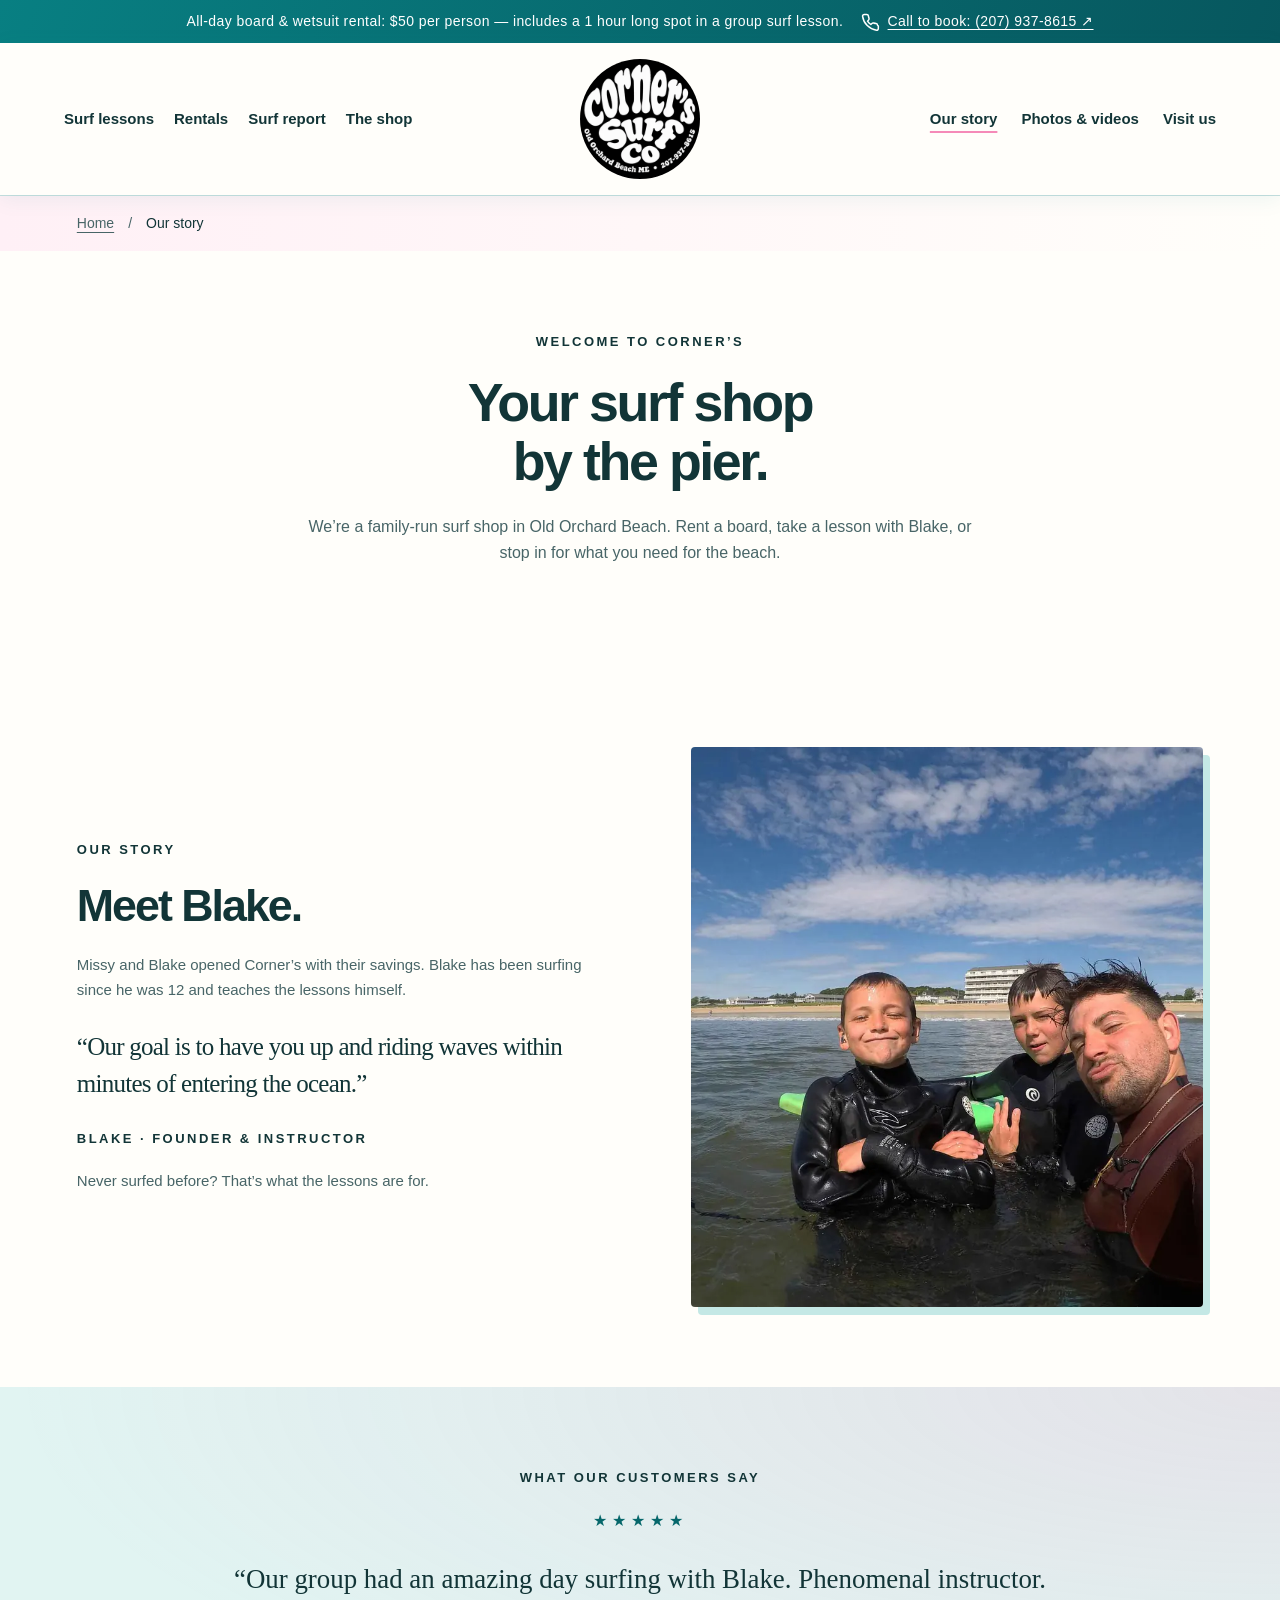
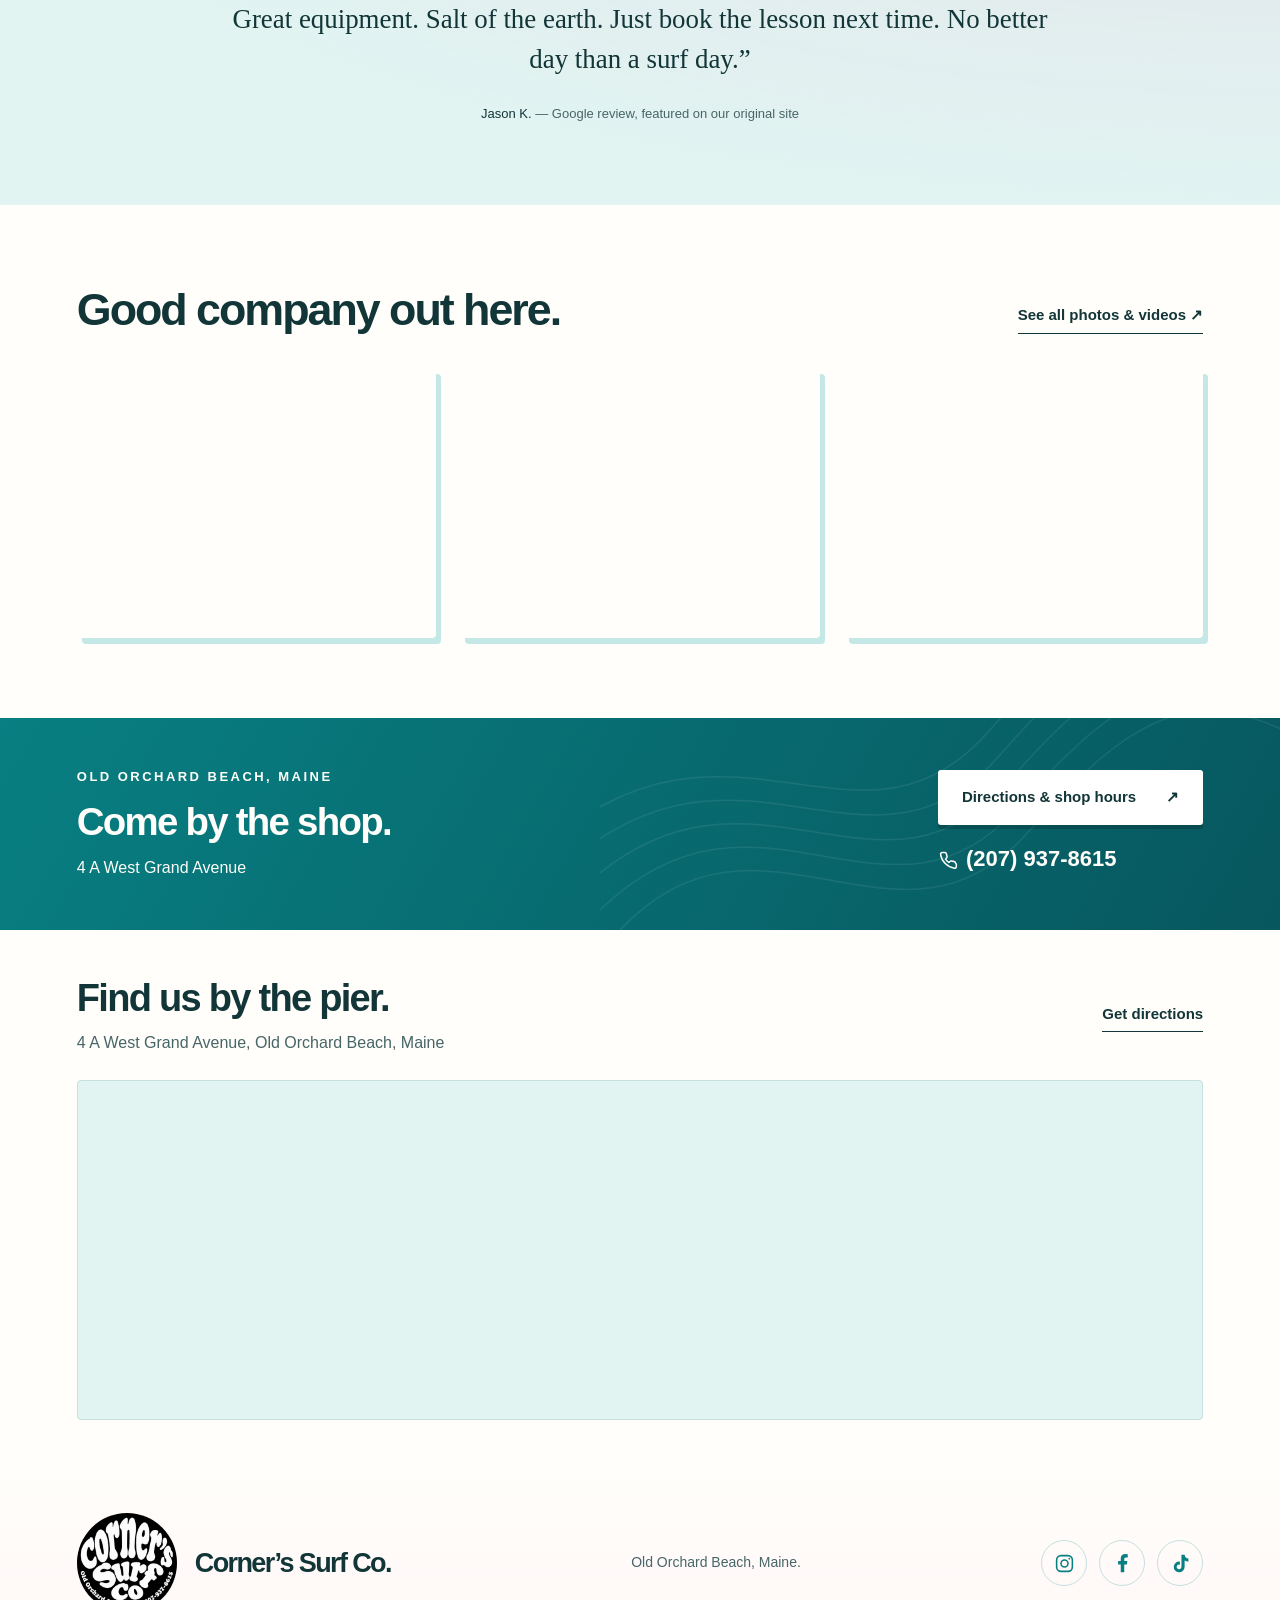
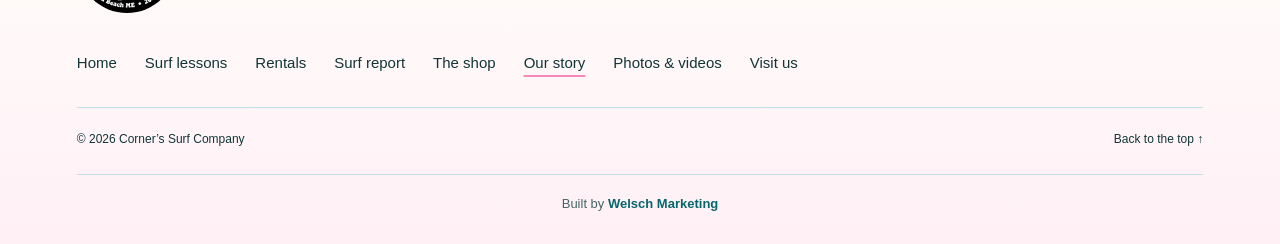
==== commit ffd90079: "Clarify rental includes one hour spot in a group surf lesson" ====
--- a/about.html
+++ b/about.html
@@ -1,6 +1,6 @@
 <!doctype html>
 <html lang="en">
-<head><meta charset="UTF-8"><meta http-equiv="Content-Security-Policy" content="default-src 'none'; script-src 'self' 'sha256-qu5cg8SBCc957Ar4d9mIu0GXy5Hwqti0hzOX16B636o='; style-src 'self'; img-src 'self'; media-src 'self'; frame-src https://www.tiktok.com https://www.google.com; object-src 'none'; base-uri 'none'; form-action 'none'"><meta name="referrer" content="strict-origin-when-cross-origin"><meta name="viewport" content="width=device-width, initial-scale=1"><meta name="description" content="Meet Blake and discover Corner’s Surf Co., a family-run surf shop by the pier in Old Orchard Beach, Maine. Explore our lessons, rentals and shop."><meta name="theme-color" content="#087f82"><title>About Corner’s Surf Co. | Old Orchard Beach, Maine</title><link rel="icon" href="assets/corners-logo.webp"><link rel="stylesheet" href="styles.css?v=surf-report-6"><script src="script.js?v=fast-media-5" defer></script>
+<head><meta charset="UTF-8"><meta http-equiv="Content-Security-Policy" content="default-src 'none'; script-src 'self' 'sha256-qu5cg8SBCc957Ar4d9mIu0GXy5Hwqti0hzOX16B636o='; style-src 'self'; img-src 'self'; media-src 'self'; frame-src https://www.tiktok.com https://www.google.com; object-src 'none'; base-uri 'none'; form-action 'none'"><meta name="referrer" content="strict-origin-when-cross-origin"><meta name="viewport" content="width=device-width, initial-scale=1"><meta name="description" content="Meet Blake and discover Corner’s Surf Co., a family-run surf shop by the pier in Old Orchard Beach, Maine. Explore our lessons, rentals and shop."><meta name="theme-color" content="#087f82"><title>About Corner’s Surf Co. | Old Orchard Beach, Maine</title><link rel="icon" href="assets/corners-logo.webp"><link rel="stylesheet" href="styles.css?v=surf-report-6"><script src="script.js?v=clean-home-7" defer></script>
 <link rel="canonical" href="https://cornerssurf.com/about.html">
 <meta name="robots" content="index,follow,max-image-preview:large">
 <meta property="og:type" content="website">
@@ -16,10 +16,10 @@
 </head>
 <body id="top" class="inside-page about-page">
 <a class="skip" href="#main">Skip to content</a>
-<div class="announcement">Free group lesson + all-day board &amp; wetsuit rental: $50 per person. <a href="tel:+12079378615"><svg class="phone-icon" viewBox="0 0 24 24" fill="none" stroke="currentColor" stroke-width="1.8" stroke-linecap="round" stroke-linejoin="round" aria-hidden="true" focusable="false"><path d="M22 16.9v3a2 2 0 0 1-2.2 2A19.8 19.8 0 0 1 3.1 5.2 2 2 0 0 1 5.1 3h3a2 2 0 0 1 2 1.7c.1 1 .4 2 .7 2.9a2 2 0 0 1-.5 2.1L9 11a16 16 0 0 0 4 4l1.3-1.3a2 2 0 0 1 2.1-.5c.9.3 1.9.6 2.9.7a2 2 0 0 1 1.7 2z"/></svg>Call to book: (207) 937-8615 <span aria-hidden="true"><span class="mobile-decoration" aria-hidden="true">↗</span></span></a></div>
-<header class="header"><nav class="nav" aria-label="Main navigation"><div class="nav-side nav-left"><a href="lessons.html">Surf lessons</a><a href="rentals.html">Rentals</a><a href="surf-report.html">Surf report</a><a href="shop.html">The shop</a></div><a class="logo" href="index.html" aria-label="Corner’s Surf Co. home"><img src="assets/corners-logo.webp" alt="Corner’s Surf Co." width="300" height="300"></a><div class="nav-side nav-right"><a href="about.html" aria-current="page">Our story</a><a href="gallery.html">Photos & videos</a><a href="contact.html">Visit us</a></div><button class="menu-toggle" aria-label="Menu" aria-expanded="false" aria-controls="mobile-menu"><svg class="surfboard-menu-icon" viewBox="380 40 775 950" width="60" height="74" aria-hidden="true" focusable="false"><image href="assets/surfboard-nav.webp" width="1536" height="1024" /></svg></button></nav><nav id="mobile-menu" class="mobile-menu" aria-label="Mobile navigation" hidden><a href="index.html">Home</a><a href="lessons.html">Surf lessons</a><a href="rentals.html">Rentals</a><a href="surf-report.html">Surf report</a><a href="shop.html">The shop</a><a href="about.html" aria-current="page">Our story</a><a href="gallery.html">Photos & videos</a><a href="contact.html">Visit us</a><a href="tel:+12079378615"><svg class="phone-icon" viewBox="0 0 24 24" fill="none" stroke="currentColor" stroke-width="1.8" stroke-linecap="round" stroke-linejoin="round" aria-hidden="true" focusable="false"><path d="M22 16.9v3a2 2 0 0 1-2.2 2A19.8 19.8 0 0 1 3.1 5.2 2 2 0 0 1 5.1 3h3a2 2 0 0 1 2 1.7c.1 1 .4 2 .7 2.9a2 2 0 0 1-.5 2.1L9 11a16 16 0 0 0 4 4l1.3-1.3a2 2 0 0 1 2.1-.5c.9.3 1.9.6 2.9.7a2 2 0 0 1 1.7 2z"/></svg>Call (207) 937-8615</a></nav></header>
+<div class="announcement">All-day board &amp; wetsuit rental: $50 per person — includes a 1 hour long spot in a group surf lesson. <a href="tel:+12079378615"><svg class="phone-icon" viewBox="0 0 24 24" fill="none" stroke="currentColor" stroke-width="1.8" stroke-linecap="round" stroke-linejoin="round" aria-hidden="true" focusable="false"><path d="M22 16.9v3a2 2 0 0 1-2.2 2A19.8 19.8 0 0 1 3.1 5.2 2 2 0 0 1 5.1 3h3a2 2 0 0 1 2 1.7c.1 1 .4 2 .7 2.9a2 2 0 0 1-.5 2.1L9 11a16 16 0 0 0 4 4l1.3-1.3a2 2 0 0 1 2.1-.5c.9.3 1.9.6 2.9.7a2 2 0 0 1 1.7 2z"/></svg>Call to book: (207) 937-8615 <span aria-hidden="true"><span class="mobile-decoration" aria-hidden="true">↗</span></span></a></div>
+<header class="header"><nav class="nav" aria-label="Main navigation"><div class="nav-side nav-left"><a href="lessons.html">Surf lessons</a><a href="rentals.html">Rentals</a><a href="surf-report.html">Surf report</a><a href="shop.html">The shop</a></div><a class="logo" href="/" aria-label="Corner’s Surf Co. home"><img src="assets/corners-logo.webp" alt="Corner’s Surf Co." width="300" height="300"></a><div class="nav-side nav-right"><a href="about.html" aria-current="page">Our story</a><a href="gallery.html">Photos & videos</a><a href="contact.html">Visit us</a></div><button class="menu-toggle" aria-label="Menu" aria-expanded="false" aria-controls="mobile-menu"><svg class="surfboard-menu-icon" viewBox="380 40 775 950" width="60" height="74" aria-hidden="true" focusable="false"><image href="assets/surfboard-nav.webp" width="1536" height="1024" /></svg></button></nav><nav id="mobile-menu" class="mobile-menu" aria-label="Mobile navigation" hidden><a href="/">Home</a><a href="lessons.html">Surf lessons</a><a href="rentals.html">Rentals</a><a href="surf-report.html">Surf report</a><a href="shop.html">The shop</a><a href="about.html" aria-current="page">Our story</a><a href="gallery.html">Photos & videos</a><a href="contact.html">Visit us</a><a href="tel:+12079378615"><svg class="phone-icon" viewBox="0 0 24 24" fill="none" stroke="currentColor" stroke-width="1.8" stroke-linecap="round" stroke-linejoin="round" aria-hidden="true" focusable="false"><path d="M22 16.9v3a2 2 0 0 1-2.2 2A19.8 19.8 0 0 1 3.1 5.2 2 2 0 0 1 5.1 3h3a2 2 0 0 1 2 1.7c.1 1 .4 2 .7 2.9a2 2 0 0 1-.5 2.1L9 11a16 16 0 0 0 4 4l1.3-1.3a2 2 0 0 1 2.1-.5c.9.3 1.9.6 2.9.7a2 2 0 0 1 1.7 2z"/></svg>Call (207) 937-8615</a></nav></header>
 <main id="main">
-<nav class="breadcrumbs" aria-label="Breadcrumb"><a href="index.html">Home</a><span aria-hidden="true">/</span><span aria-current="page">Our story</span></nav>
+<nav class="breadcrumbs" aria-label="Breadcrumb"><a href="/">Home</a><span aria-hidden="true">/</span><span aria-current="page">Our story</span></nav>
 <section class="intro section" id="about"><p class="eyebrow">Welcome to Corner’s</p><h1>Your surf shop<br>by the pier.</h1><p>We’re a family-run surf shop in Old Orchard Beach. Rent a board, take a lesson with Blake, or stop in for what you need for the beach.</p></section>
 <section class="story section" id="story"><div class="story-copy"><p class="eyebrow">Our story</p><h2>Meet Blake.</h2><p>Missy and Blake opened Corner’s with their savings. Blake has been surfing since he was 12 and teaches the lessons himself.</p><blockquote>“Our goal is to have you up and riding waves within minutes of entering the ocean.”</blockquote><p class="eyebrow">Blake · Founder & instructor</p><p>Never surfed before? That’s what the lessons are for.</p></div><img src="assets/image-07.webp" alt="Blake in the water with two young surf students." width="1200" height="900" loading="lazy" decoding="async"></section>
 <section class="review section"><p class="eyebrow">What our customers say</p><div aria-label="5 out of 5 stars" class="stars"><span class="mobile-rating">5 out of 5 stars</span><span class="mobile-decoration" aria-hidden="true">★</span><span class="mobile-decoration" aria-hidden="true">★</span><span class="mobile-decoration" aria-hidden="true">★</span><span class="mobile-decoration" aria-hidden="true">★</span><span class="mobile-decoration" aria-hidden="true">★</span></div><blockquote>“Our group had an amazing day surfing with Blake. Phenomenal instructor. Great equipment. Salt of the earth. Just book the lesson next time. No better day than a surf day.”</blockquote><p>Jason K. <span>— Google review, featured on our original site</span></p></section>
@@ -29,6 +29,6 @@
   <div class="footer-map-heading"><div><h2 id="footer-map-title">Find us by the pier.</h2><p>4 A West Grand Avenue, Old Orchard Beach, Maine</p></div><a class="text-link" href="https://www.google.com/maps?cid=18280339297402584955" target="_blank" rel="noopener noreferrer">Get directions</a></div>
   <div class="footer-map-frame"><iframe src="https://www.google.com/maps/embed?pb=!1m14!1m8!1m3!1d7277.615907468666!2d-70.38171740458635!3d43.51606251182126!3m2!1i1024!2i768!4f13.1!3m3!1m2!1s0x0%3A0xfdb0cfbcd34b7f7b!2sCorners%20Surf!5e0!3m2!1sen!2sus!4v1586554289759!5m2!1sen!2sus" title="Google Maps location of Corner’s Surf Company in Old Orchard Beach" width="600" height="320" loading="lazy" referrerpolicy="strict-origin-when-cross-origin" allowfullscreen></iframe></div>
 </section>
-<footer class="section"><div class="footer-top"><a href="index.html" class="footer-name footer-brand" aria-label="Corner’s Surf Co. home"><img src="assets/corners-logo.webp" alt="Corner’s Surf Co. — Old Orchard Beach, Maine" width="120" height="120" loading="lazy" decoding="async"><span>Corner’s Surf Co.</span></a><p>Old Orchard Beach, Maine.</p><div id="social-links" class="footer-socials" aria-label="Follow Corner’s Surf Co."><a href="https://www.instagram.com/cornerssurfco/" target="_blank" rel="noopener noreferrer" aria-label="Corner’s Surf Co. on Instagram" title="Instagram"><svg viewBox="0 0 24 24" fill="none" stroke="currentColor" stroke-width="1.8" aria-hidden="true"><rect x="3" y="3" width="18" height="18" rx="5"/><circle cx="12" cy="12" r="4"/><circle cx="17.5" cy="6.5" r="1" fill="currentColor" stroke="none"/></svg></a><a href="https://www.facebook.com/cornerssurfco/" target="_blank" rel="noopener noreferrer" aria-label="Corner’s Surf Co. on Facebook" title="Facebook"><svg viewBox="0 0 24 24" fill="currentColor" aria-hidden="true"><path d="M14 22v-9h3l.5-4H14V7c0-1.15.4-2 2-2h2V1.3A26 26 0 0 0 15 1c-3 0-5 1.8-5 5v3H7v4h3v9z"/></svg></a><a href="https://www.tiktok.com/@cornerssurf.com" target="_blank" rel="noopener noreferrer" aria-label="Corner’s Surf Co. on TikTok" title="TikTok"><svg viewBox="0 0 24 24" fill="currentColor" aria-hidden="true"><path d="M16.7 2c.3 2.6 1.8 4.2 4.3 4.4v3.5a9 9 0 0 1-4.3-1.3v7.2a6.2 6.2 0 1 1-5.4-6.1v3.6a2.7 2.7 0 1 0 1.8 2.5V2z"/></svg></a></div></div><nav class="footer-nav" aria-label="Footer navigation"><a href="index.html">Home</a><a href="lessons.html">Surf lessons</a><a href="rentals.html">Rentals</a><a href="surf-report.html">Surf report</a><a href="shop.html">The shop</a><a href="about.html" aria-current="page">Our story</a><a href="gallery.html">Photos & videos</a><a href="contact.html">Visit us</a></nav><div class="footer-bottom"><span>© 2026 Corner’s Surf Company</span><a href="#top">Back to the top <span class="mobile-decoration" aria-hidden="true">↑</span></a></div><p class="built-by">Built by <a href="https://welschmarketing.com/" target="_blank" rel="noopener noreferrer"><strong>Welsch Marketing</strong></a></p></footer>
+<footer class="section"><div class="footer-top"><a href="/" class="footer-name footer-brand" aria-label="Corner’s Surf Co. home"><img src="assets/corners-logo.webp" alt="Corner’s Surf Co. — Old Orchard Beach, Maine" width="120" height="120" loading="lazy" decoding="async"><span>Corner’s Surf Co.</span></a><p>Old Orchard Beach, Maine.</p><div id="social-links" class="footer-socials" aria-label="Follow Corner’s Surf Co."><a href="https://www.instagram.com/cornerssurfco/" target="_blank" rel="noopener noreferrer" aria-label="Corner’s Surf Co. on Instagram" title="Instagram"><svg viewBox="0 0 24 24" fill="none" stroke="currentColor" stroke-width="1.8" aria-hidden="true"><rect x="3" y="3" width="18" height="18" rx="5"/><circle cx="12" cy="12" r="4"/><circle cx="17.5" cy="6.5" r="1" fill="currentColor" stroke="none"/></svg></a><a href="https://www.facebook.com/cornerssurfco/" target="_blank" rel="noopener noreferrer" aria-label="Corner’s Surf Co. on Facebook" title="Facebook"><svg viewBox="0 0 24 24" fill="currentColor" aria-hidden="true"><path d="M14 22v-9h3l.5-4H14V7c0-1.15.4-2 2-2h2V1.3A26 26 0 0 0 15 1c-3 0-5 1.8-5 5v3H7v4h3v9z"/></svg></a><a href="https://www.tiktok.com/@cornerssurf.com" target="_blank" rel="noopener noreferrer" aria-label="Corner’s Surf Co. on TikTok" title="TikTok"><svg viewBox="0 0 24 24" fill="currentColor" aria-hidden="true"><path d="M16.7 2c.3 2.6 1.8 4.2 4.3 4.4v3.5a9 9 0 0 1-4.3-1.3v7.2a6.2 6.2 0 1 1-5.4-6.1v3.6a2.7 2.7 0 1 0 1.8 2.5V2z"/></svg></a></div></div><nav class="footer-nav" aria-label="Footer navigation"><a href="/">Home</a><a href="lessons.html">Surf lessons</a><a href="rentals.html">Rentals</a><a href="surf-report.html">Surf report</a><a href="shop.html">The shop</a><a href="about.html" aria-current="page">Our story</a><a href="gallery.html">Photos & videos</a><a href="contact.html">Visit us</a></nav><div class="footer-bottom"><span>© 2026 Corner’s Surf Company</span><a href="#top">Back to the top <span class="mobile-decoration" aria-hidden="true">↑</span></a></div><p class="built-by">Built by <a href="https://welschmarketing.com/" target="_blank" rel="noopener noreferrer"><strong>Welsch Marketing</strong></a></p></footer>
 
 </body></html>
